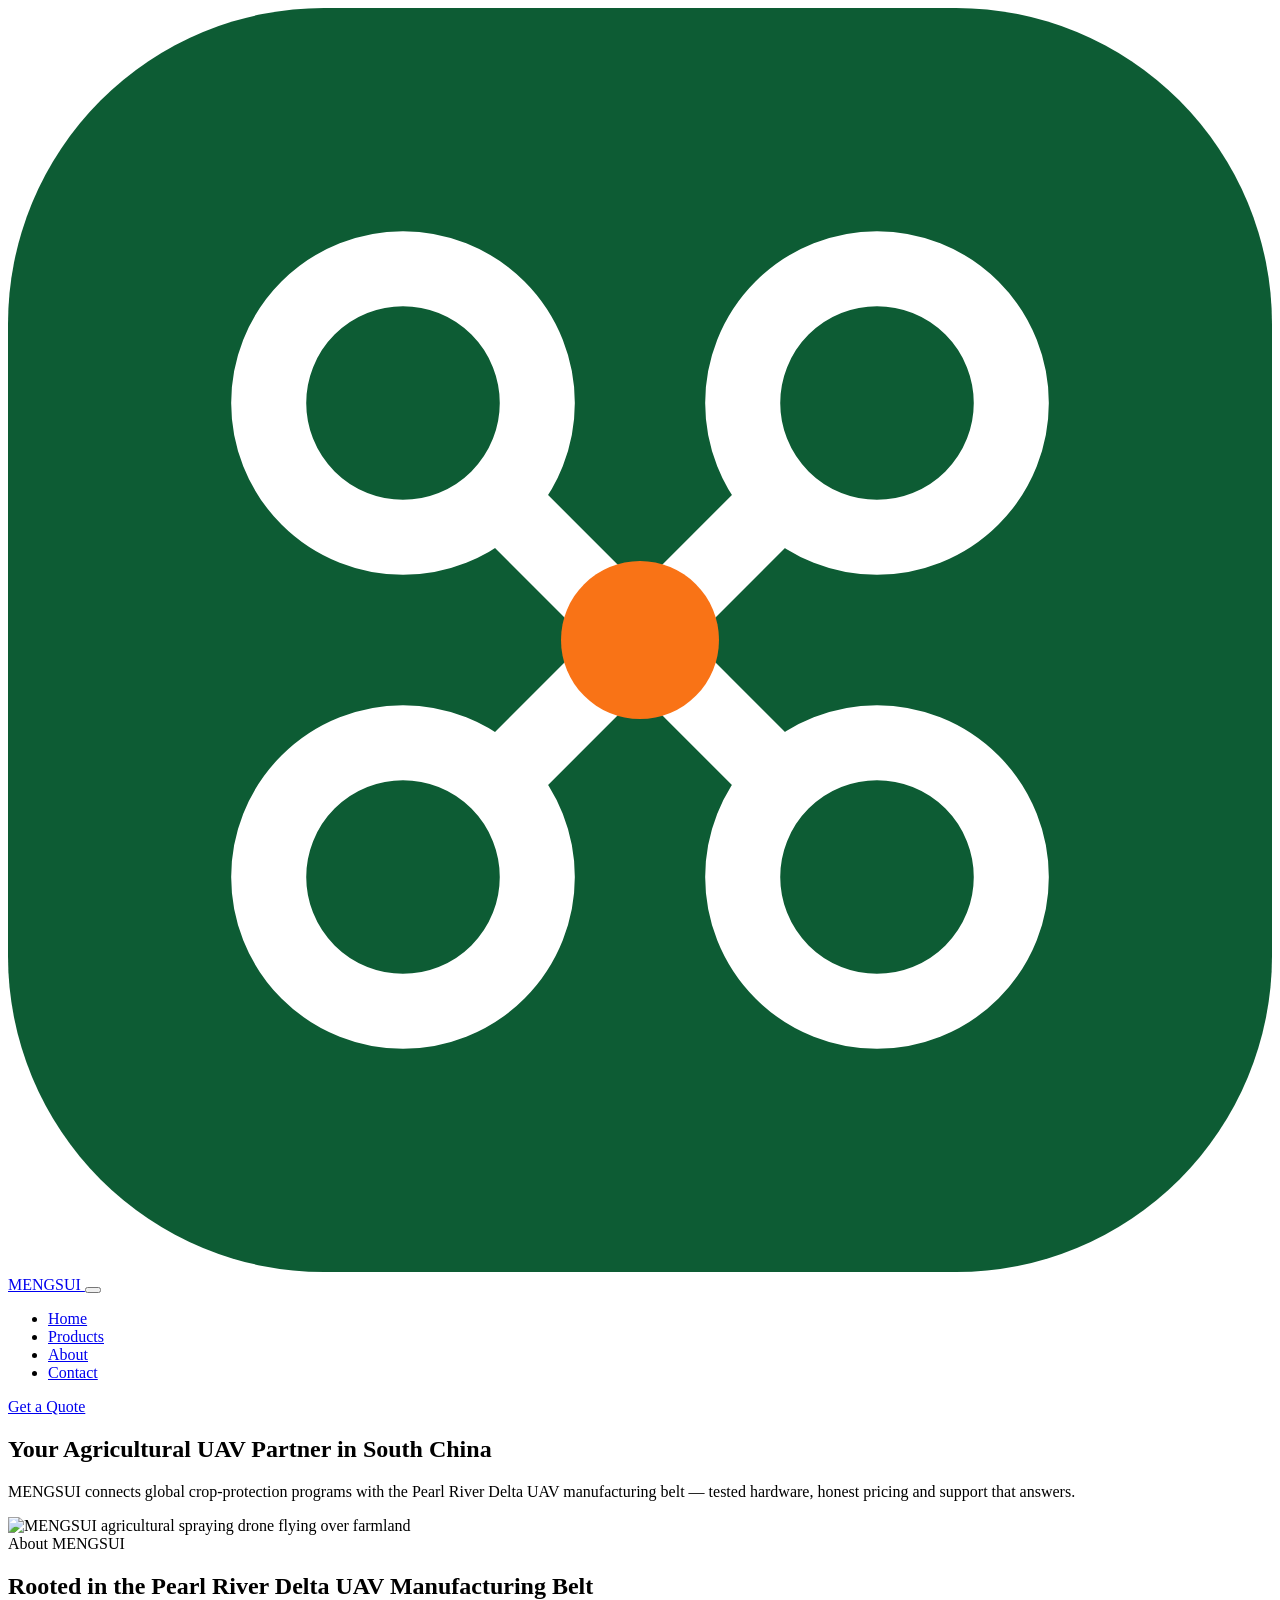
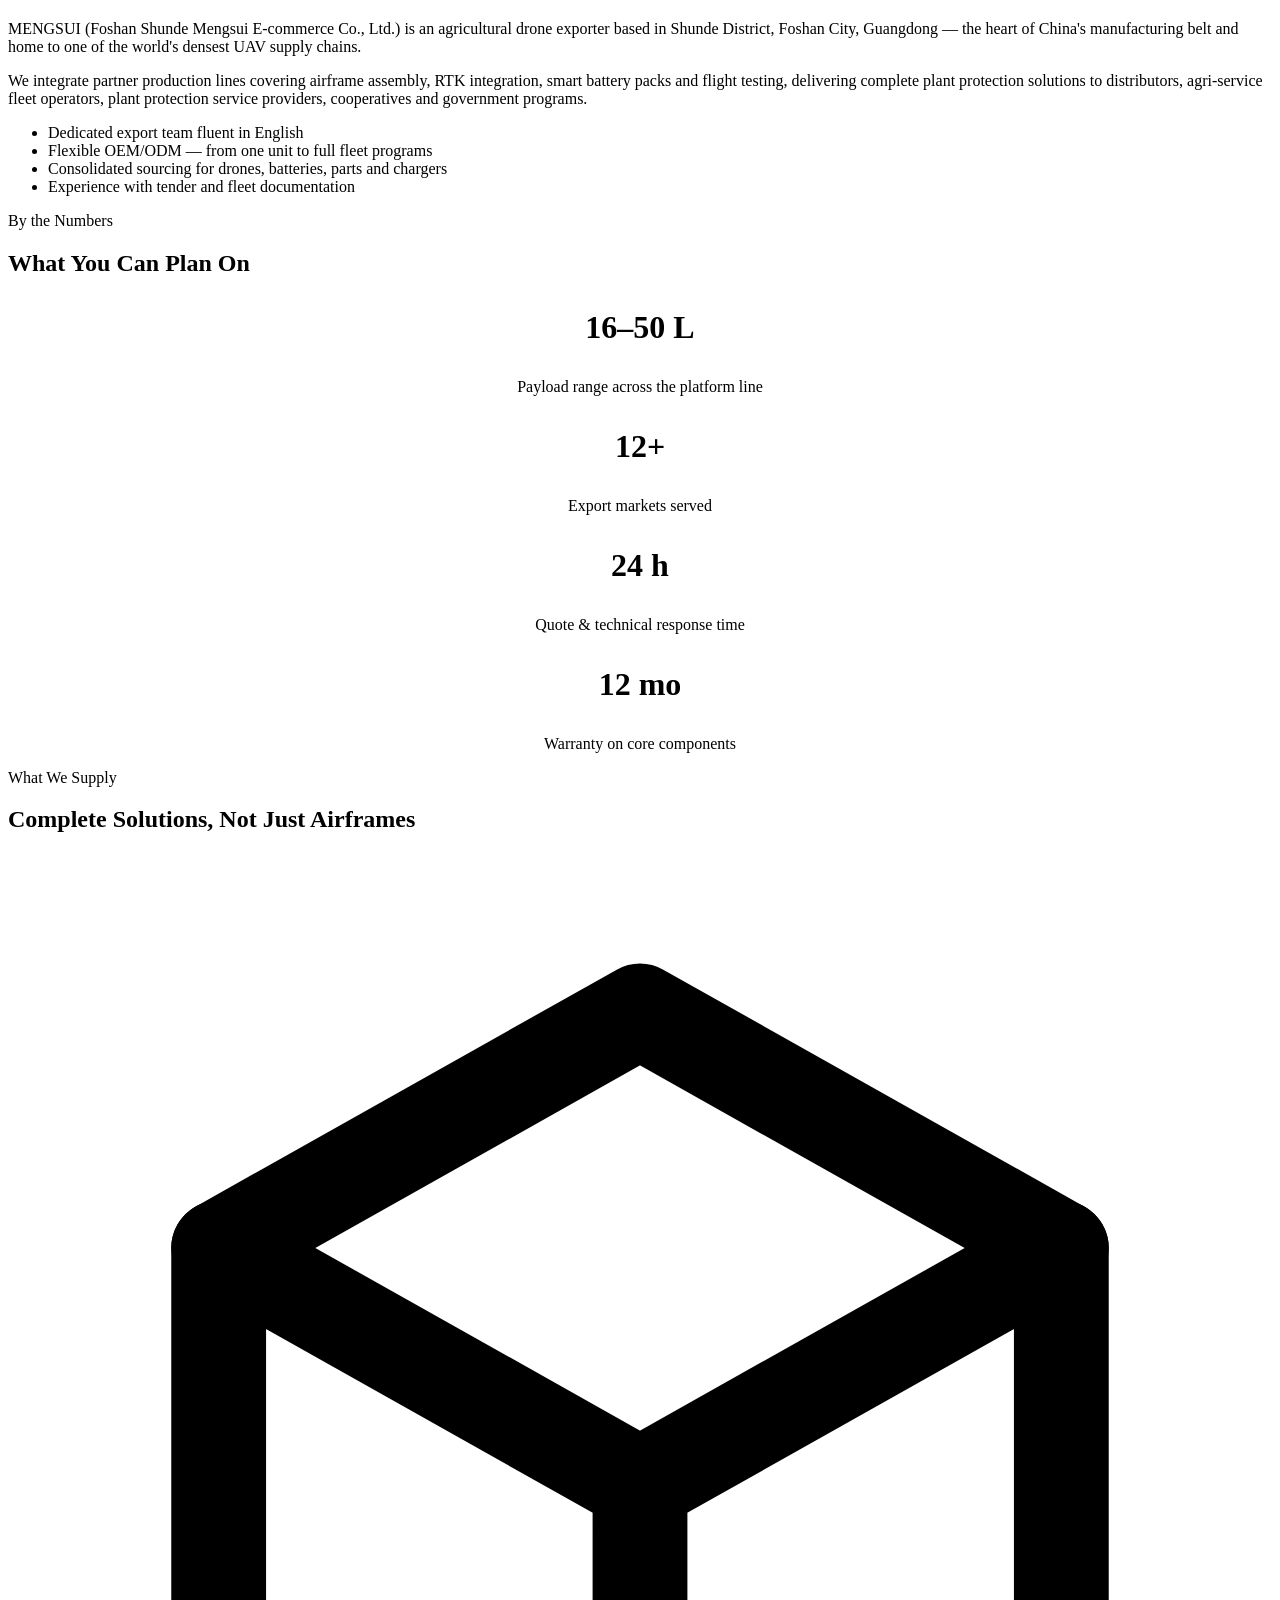
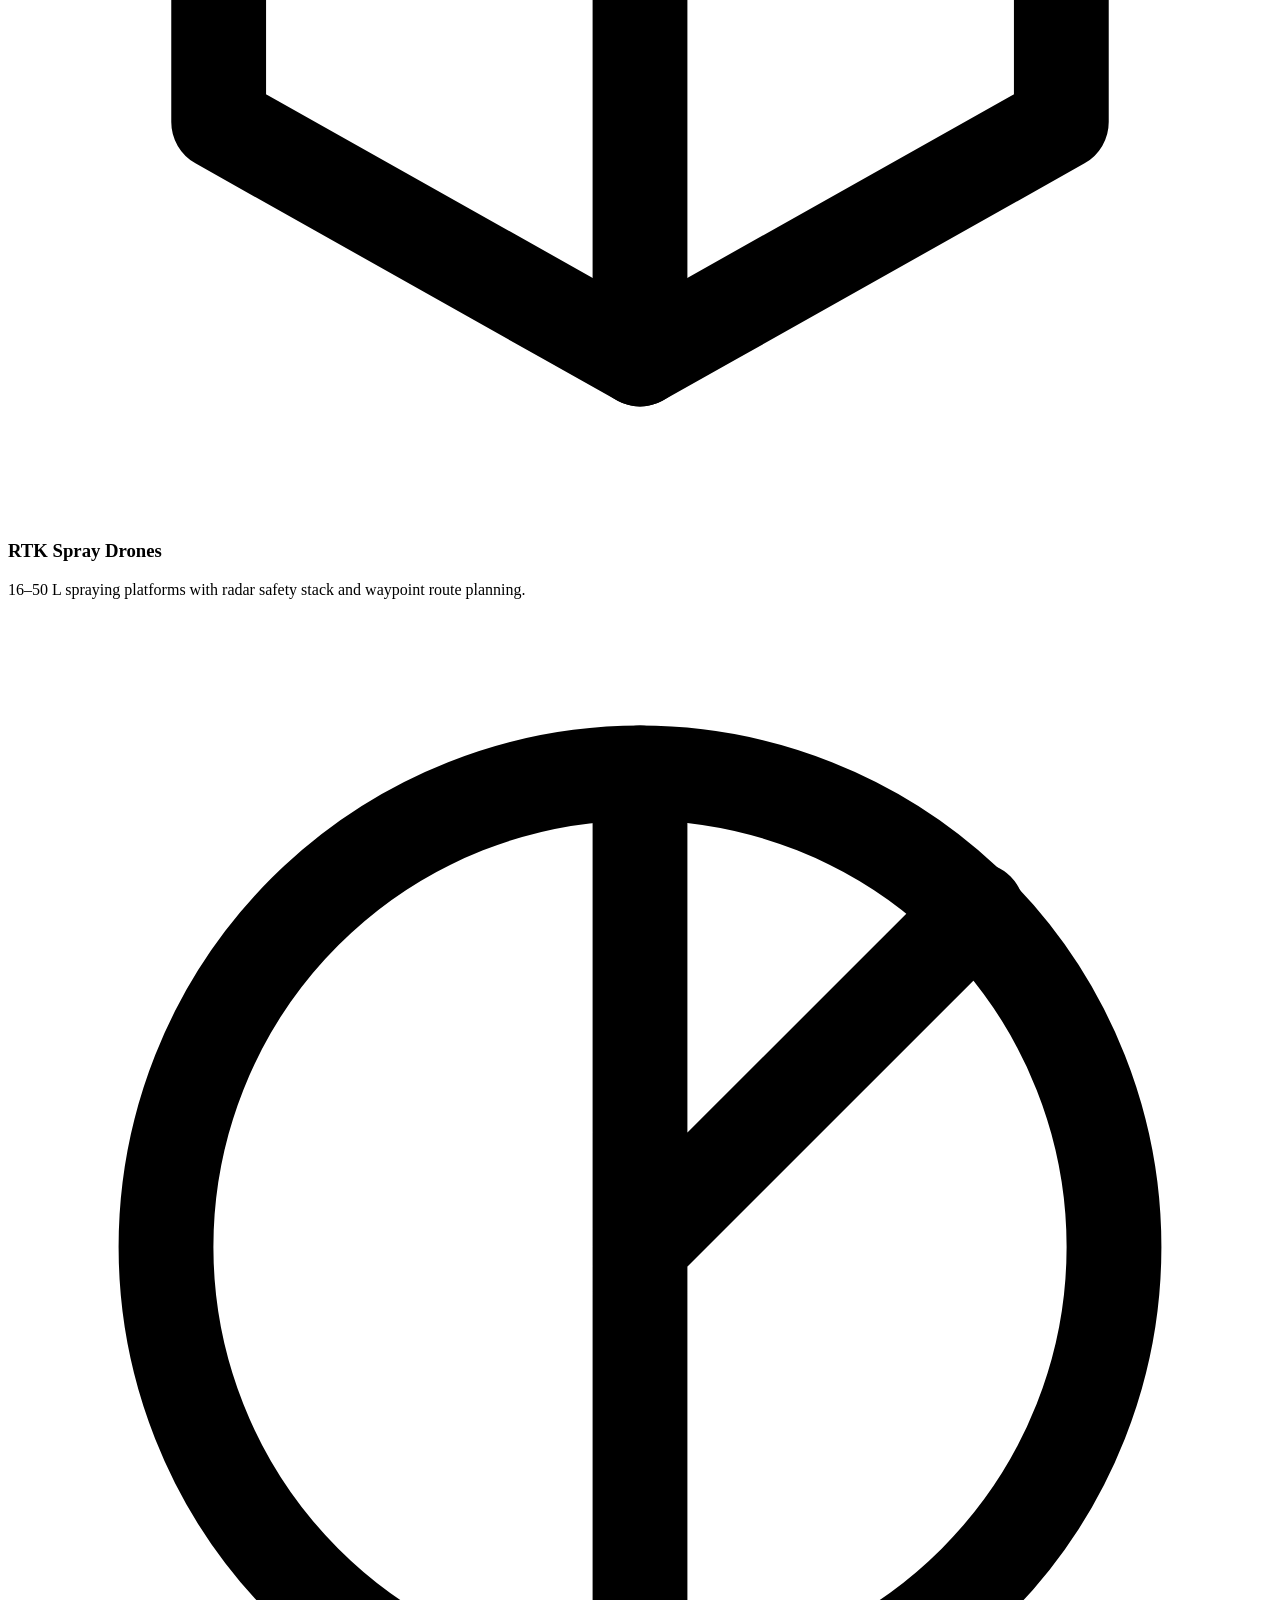
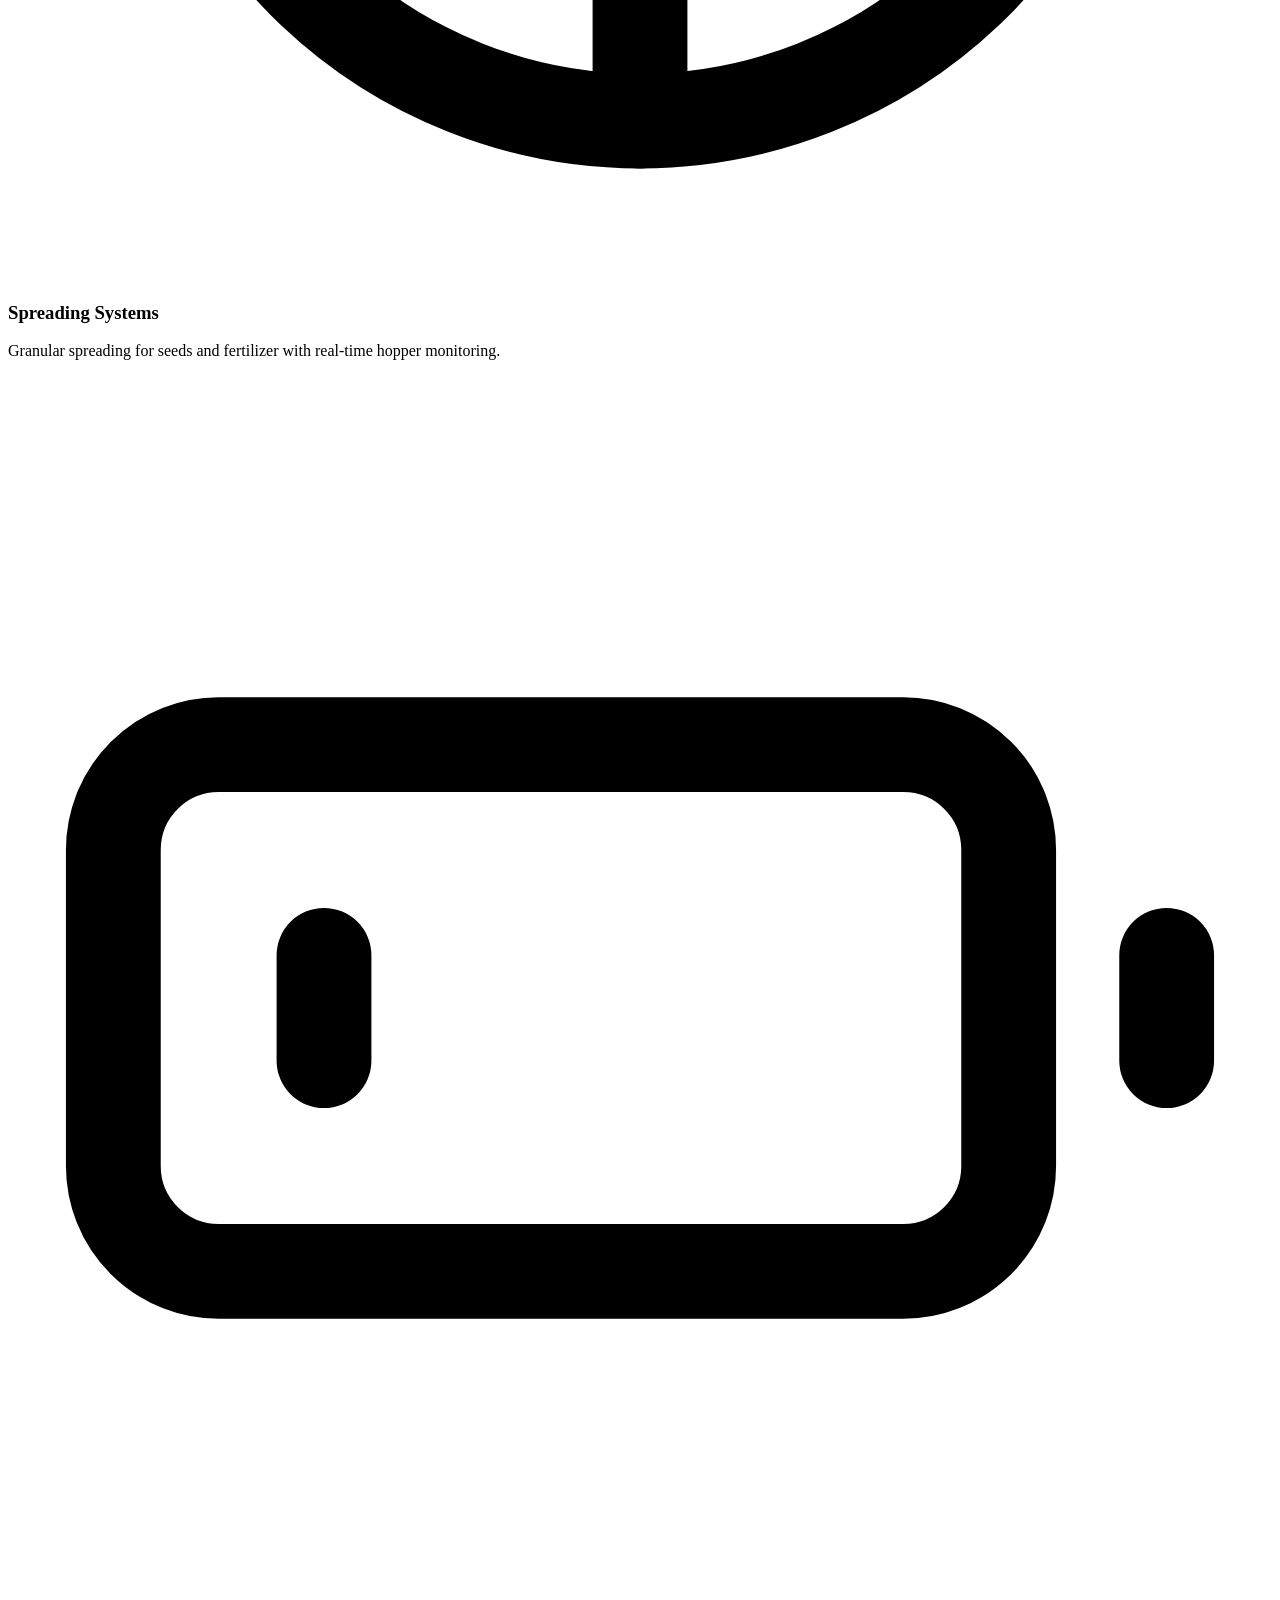
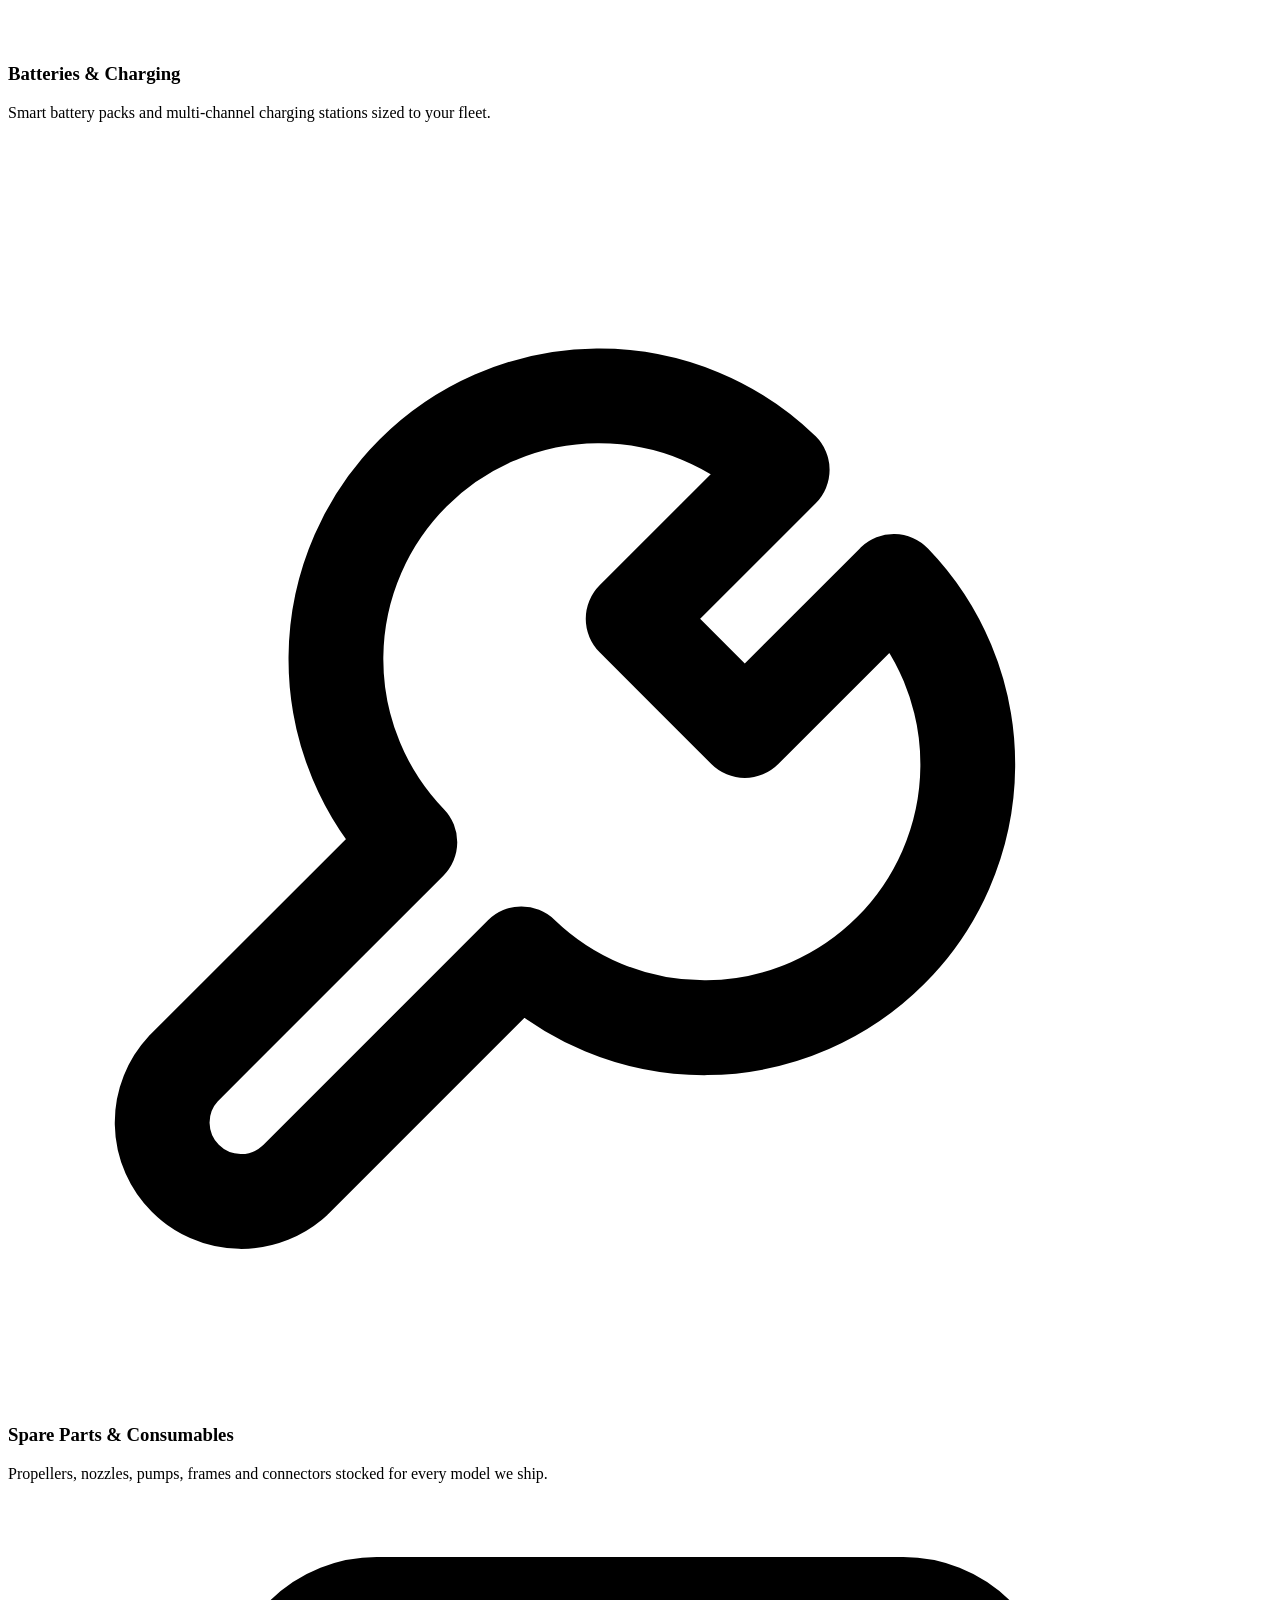
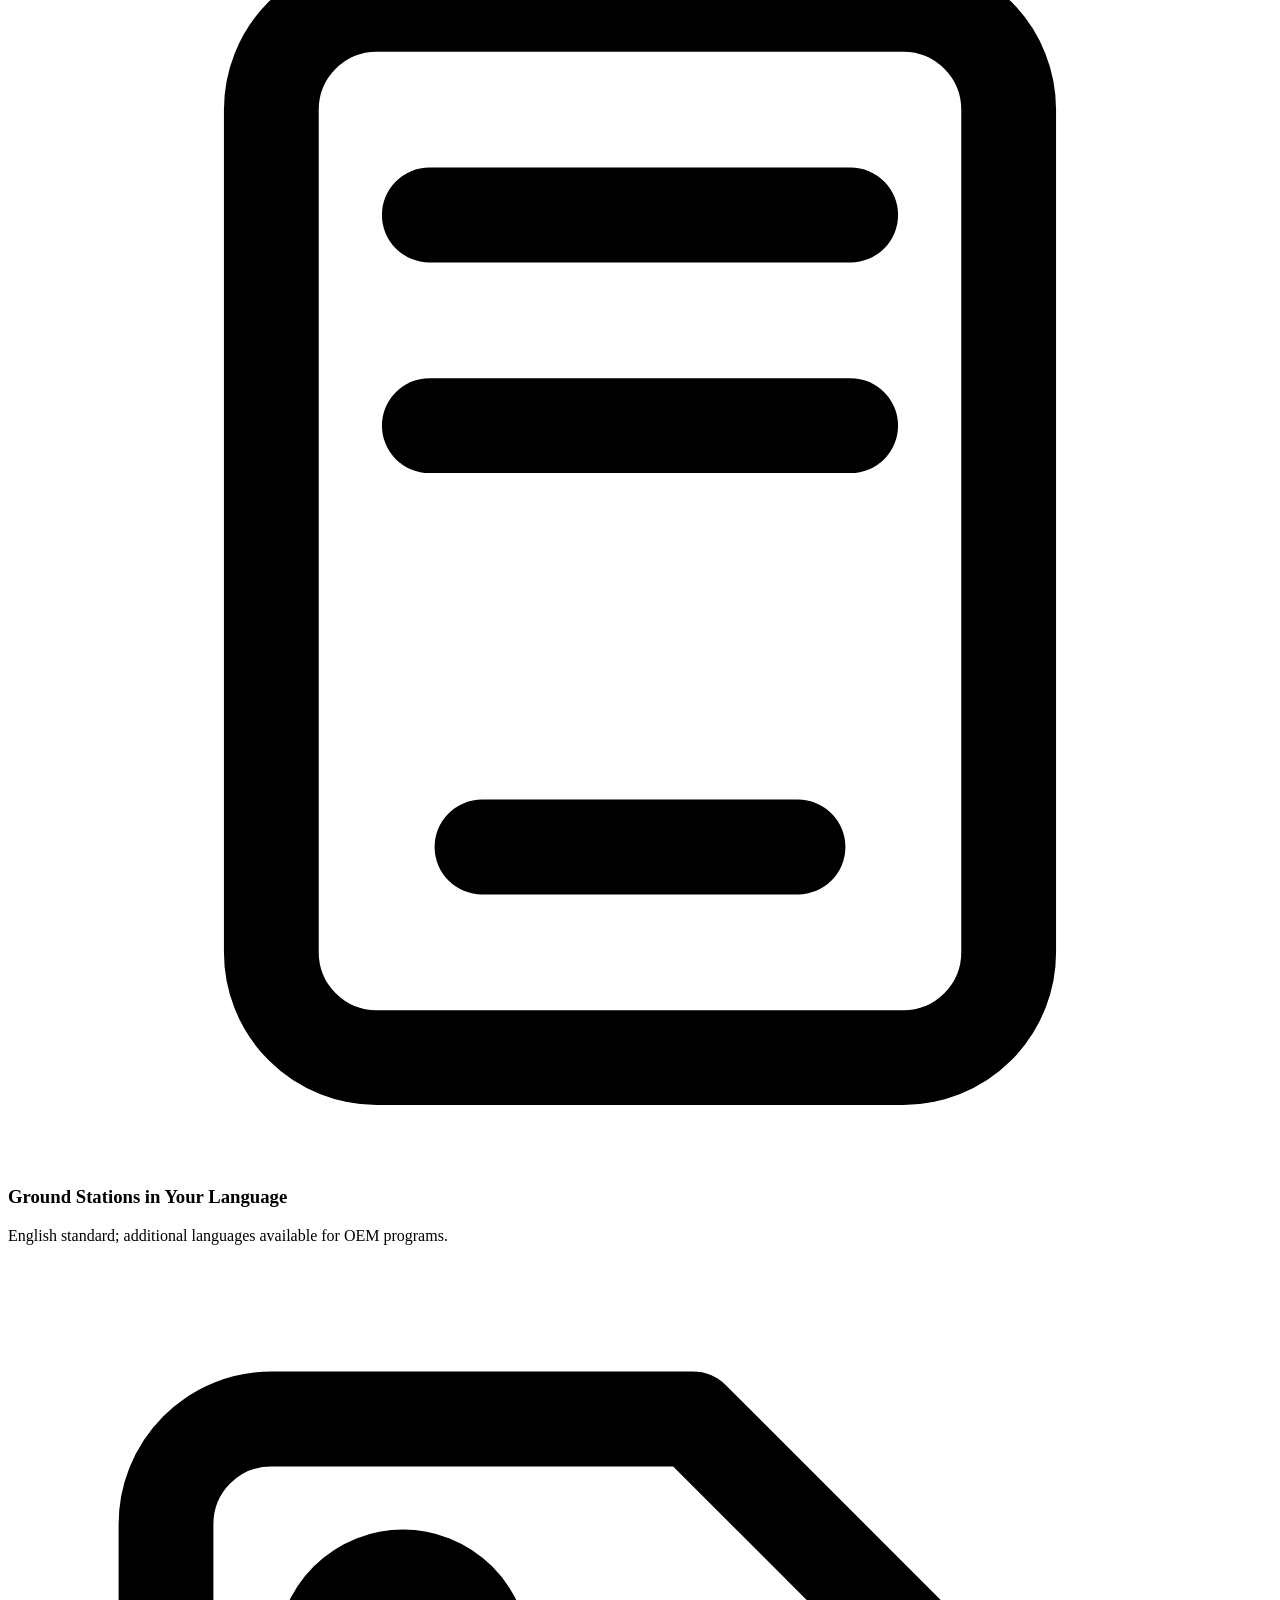
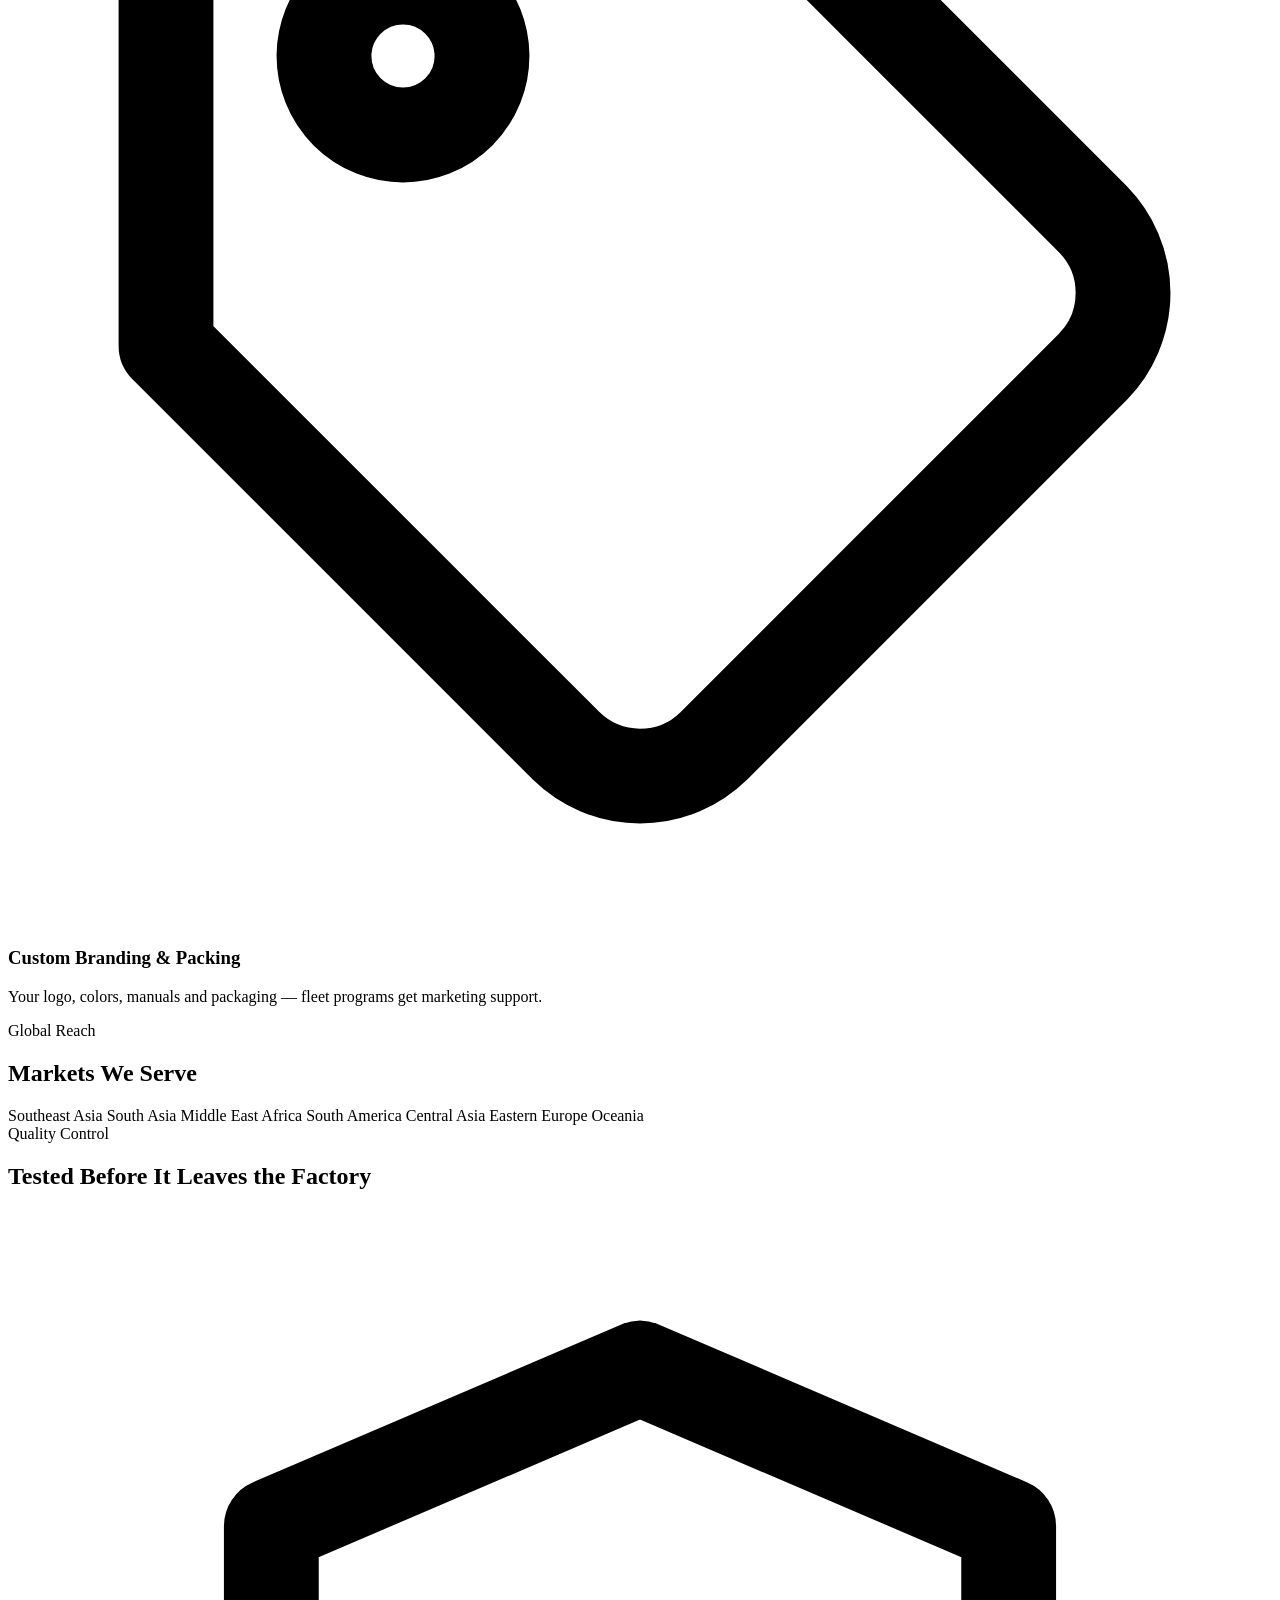
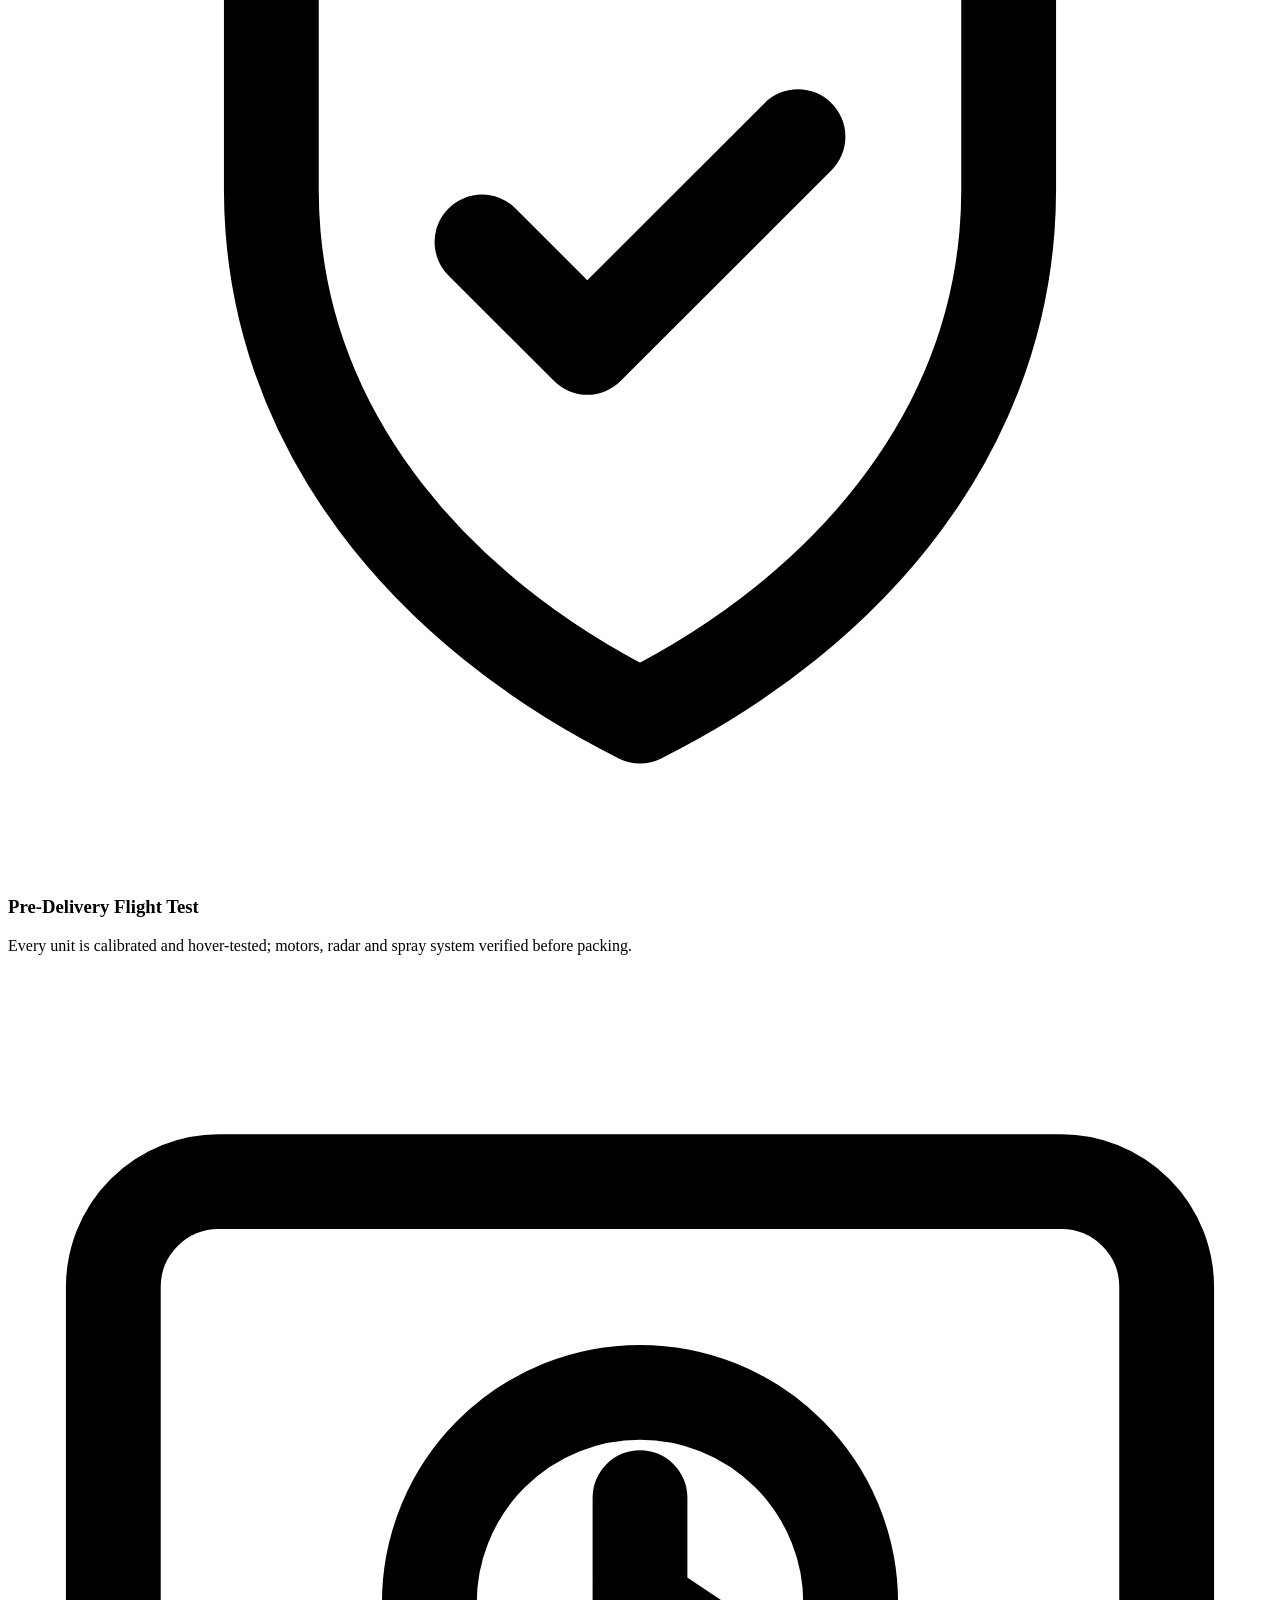
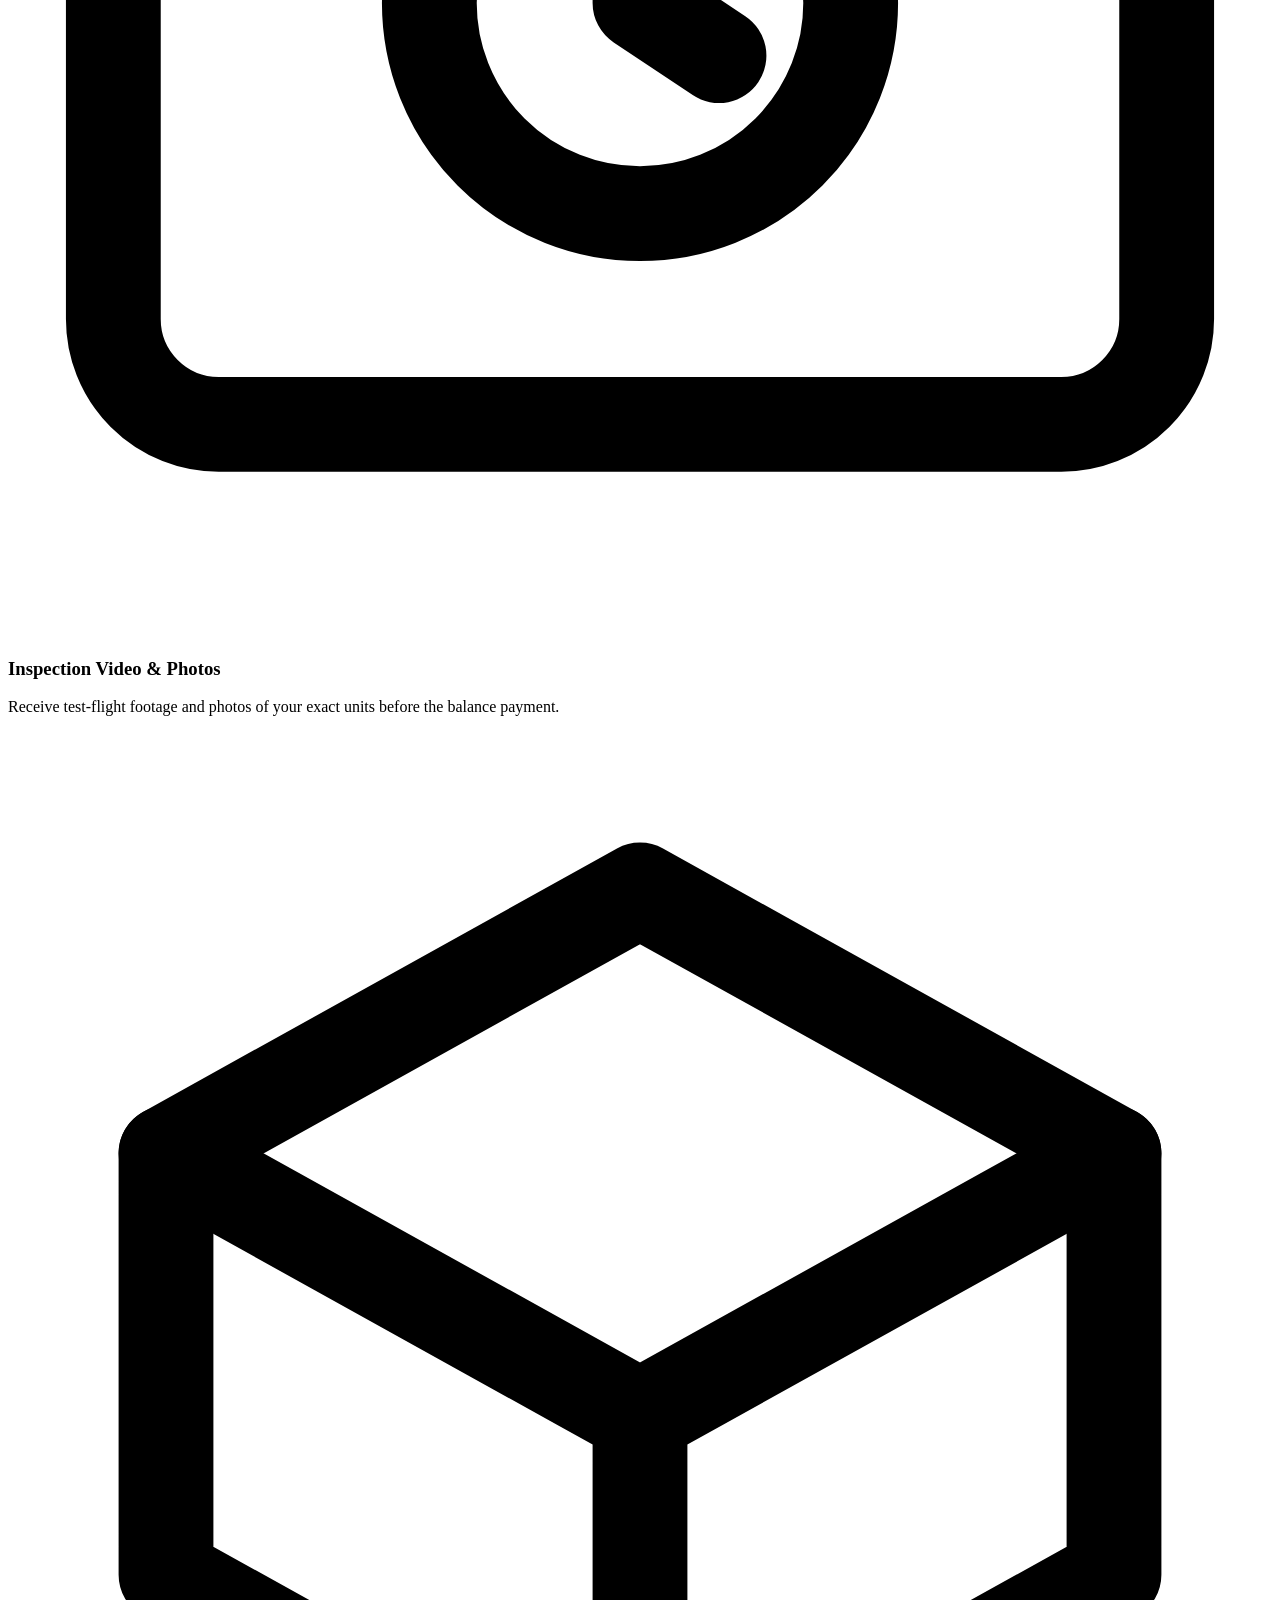
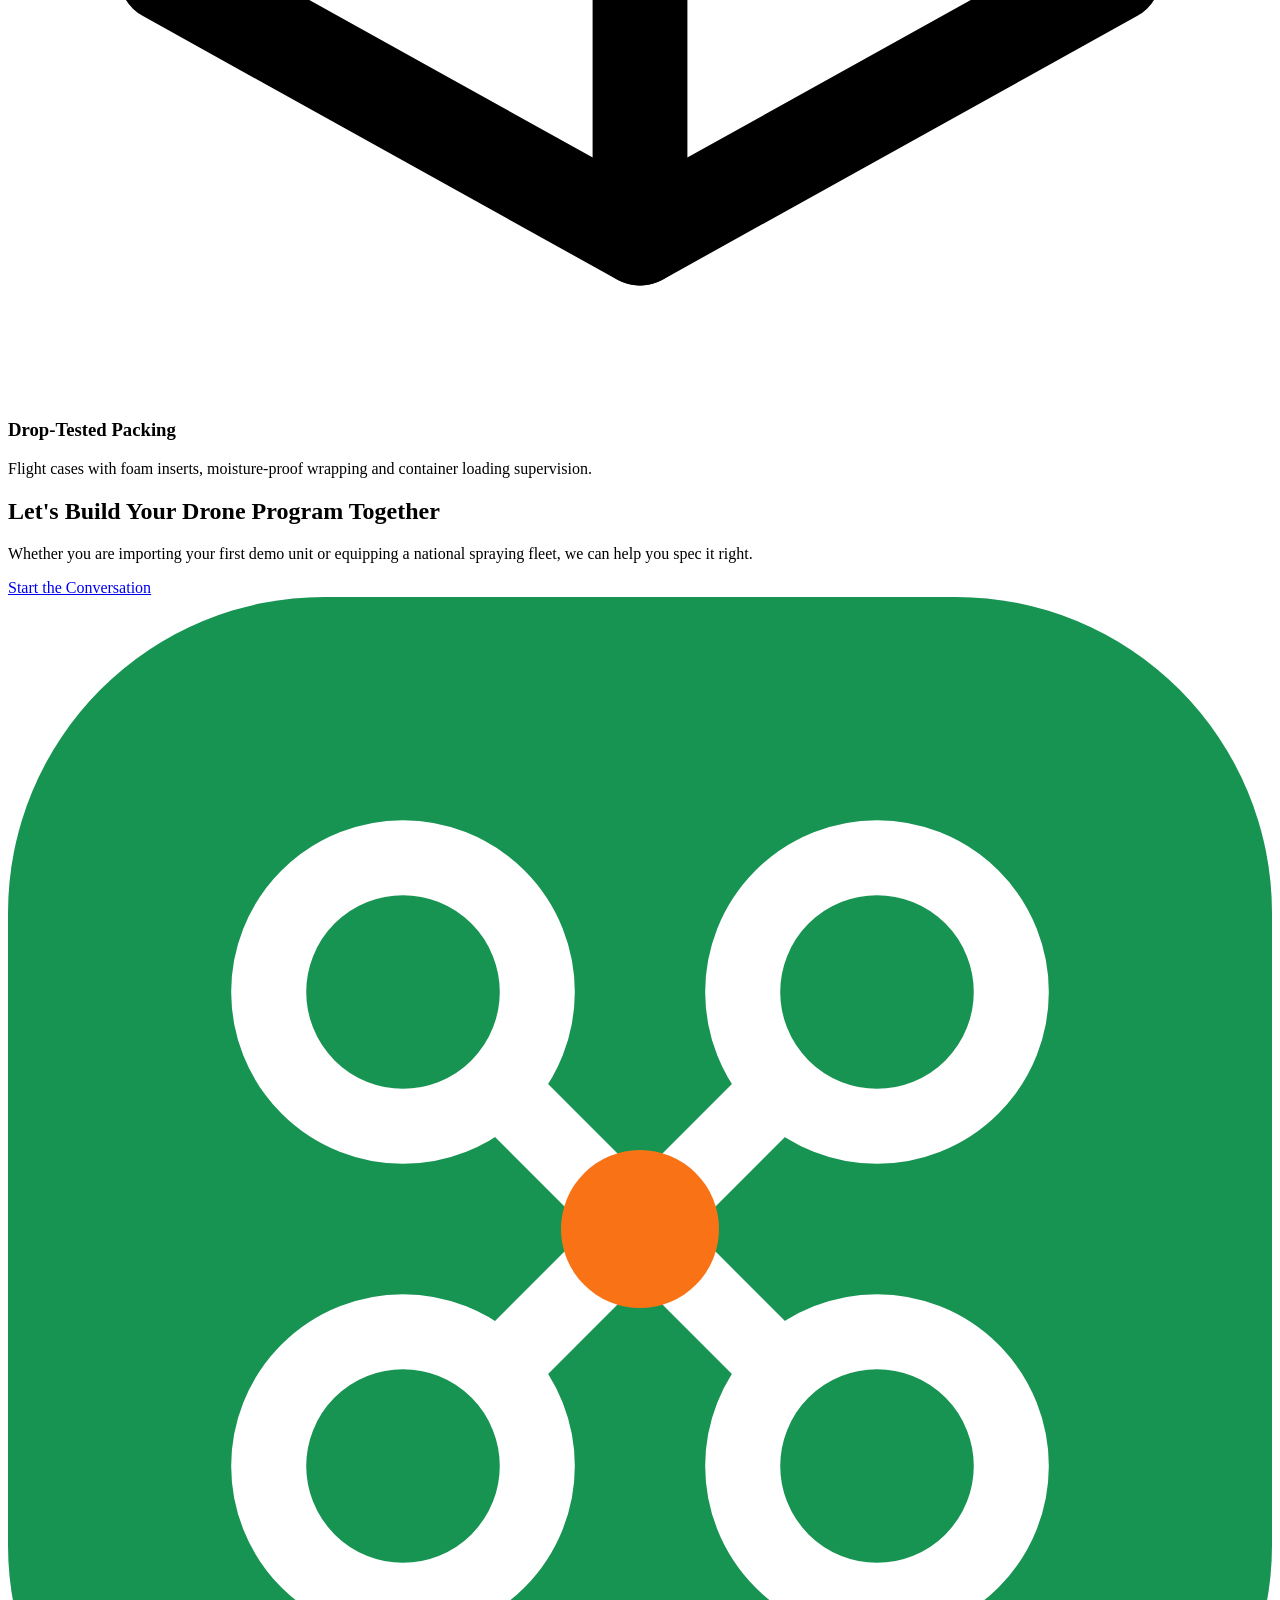
==== about.html @ 876c6d8a "Add about.html" ====
<!DOCTYPE html>
<html lang="en">
<head>
<meta charset="UTF-8">
<meta name="viewport" content="width=device-width, initial-scale=1.0">
<title>About Us | MENGSUI — Agricultural UAV Exporter from Foshan, China</title>
<meta name="description" content="MENGSUI (Foshan Shunde Mengsui E-commerce Co., Ltd.) is an agricultural plant protection drone exporter based in Shunde, Foshan — supplying spraying and spreading UAVs with OEM/ODM support to 12+ markets.">
<link rel="icon" href="data:image/svg+xml,%3Csvg xmlns='http://www.w3.org/2000/svg' viewBox='0 0 32 32'%3E%3Crect width='32' height='32' rx='8' fill='%230d5c34'/%3E%3Cg stroke='%23ffffff' stroke-width='1.9' fill='none'%3E%3Ccircle cx='10' cy='10' r='3.4'/%3E%3Ccircle cx='22' cy='10' r='3.4'/%3E%3Ccircle cx='10' cy='22' r='3.4'/%3E%3Ccircle cx='22' cy='22' r='3.4'/%3E%3Cpath d='M12.4 12.4l7.2 7.2M19.6 12.4l-7.2 7.2'/%3E%3C/g%3E%3Ccircle cx='16' cy='16' r='2' fill='%23f97316'/%3E%3C/svg%3E">
<link rel="stylesheet" href="css/style.css">
</head>
<body>

<header class="site-header">
  <div class="container">
    <nav class="nav">
      <a class="brand" href="index.html">
        <svg viewBox="0 0 32 32" fill="none" xmlns="http://www.w3.org/2000/svg" aria-hidden="true"><rect width="32" height="32" rx="8" fill="#0d5c34"/><g stroke="#ffffff" stroke-width="1.9" fill="none"><circle cx="10" cy="10" r="3.4"/><circle cx="22" cy="10" r="3.4"/><circle cx="10" cy="22" r="3.4"/><circle cx="22" cy="22" r="3.4"/><path d="M12.4 12.4l7.2 7.2M19.6 12.4l-7.2 7.2"/></g><circle cx="16" cy="16" r="2" fill="#f97316"/></svg>
        MENGSUI
      </a>
      <button class="nav-toggle" aria-label="Toggle menu"><span></span><span></span><span></span></button>
      <ul class="nav-links">
        <li><a href="index.html">Home</a></li>
        <li><a href="products.html">Products</a></li>
        <li><a href="about.html" class="active">About</a></li>
        <li><a href="contact.html">Contact</a></li>
      </ul>
      <a class="btn btn-cta nav-cta" href="contact.html">Get a Quote</a>
    </nav>
  </div>
</header>

<section class="page-hero">
  <div class="container">
    <h1>Your Agricultural UAV Partner in South China</h1>
    <p>MENGSUI connects global crop-protection programs with the Pearl River Delta UAV manufacturing belt — tested hardware, honest pricing and support that answers.</p>
  </div>
</section>

<!-- Intro -->
<section class="section">
  <div class="container">
    <div class="split">
      <img src="images/drone-2.jpg" alt="MENGSUI agricultural spraying drone flying over farmland" class="reveal">
      <div class="reveal">
        <span class="kicker">About MENGSUI</span>
        <h2>Rooted in the Pearl River Delta UAV Manufacturing Belt</h2>
        <p>MENGSUI (Foshan Shunde Mengsui E-commerce Co., Ltd.) is an agricultural drone exporter based in Shunde District, Foshan City, Guangdong — the heart of China's manufacturing belt and home to one of the world's densest UAV supply chains.</p>
        <p>We integrate partner production lines covering airframe assembly, RTK integration, smart battery packs and flight testing, delivering complete plant protection solutions to distributors, agri-service fleet operators, plant protection service providers, cooperatives and government programs.</p>
        <ul class="check-list">
          <li>Dedicated export team fluent in English</li>
          <li>Flexible OEM/ODM — from one unit to full fleet programs</li>
          <li>Consolidated sourcing for drones, batteries, parts and chargers</li>
          <li>Experience with tender and fleet documentation</li>
        </ul>
      </div>
    </div>
  </div>
</section>

<!-- Numbers -->
<section class="section section-white">
  <div class="container">
    <div class="section-head center reveal">
      <span class="kicker">By the Numbers</span>
      <h2>What You Can Plan On</h2>
    </div>
    <div class="grid grid-4">
      <div class="icon-card reveal" style="text-align:center">
        <h3 style="font-size:2rem;color:var(--g6)">16–50 L</h3>
        <p>Payload range across the platform line</p>
      </div>
      <div class="icon-card reveal" style="text-align:center">
        <h3 style="font-size:2rem;color:var(--g6)">12+</h3>
        <p>Export markets served</p>
      </div>
      <div class="icon-card reveal" style="text-align:center">
        <h3 style="font-size:2rem;color:var(--g6)">24 h</h3>
        <p>Quote &amp; technical response time</p>
      </div>
      <div class="icon-card reveal" style="text-align:center">
        <h3 style="font-size:2rem;color:var(--g6)">12 mo</h3>
        <p>Warranty on core components</p>
      </div>
    </div>
  </div>
</section>

<!-- Capabilities -->
<section class="section">
  <div class="container">
    <div class="section-head center reveal">
      <span class="kicker">What We Supply</span>
      <h2>Complete Solutions, Not Just Airframes</h2>
    </div>
    <div class="grid grid-3">
      <div class="icon-card reveal">
        <div class="icon"><svg viewBox="0 0 24 24" fill="none" stroke="currentColor" stroke-width="1.8" stroke-linecap="round" stroke-linejoin="round"><path d="M12 3l8 4.5v9L12 21l-8-4.5v-9z"/><path d="M12 12l8-4.5M12 12v9M12 12L4 7.5"/></svg></div>
        <h3>RTK Spray Drones</h3>
        <p>16–50 L spraying platforms with radar safety stack and waypoint route planning.</p>
      </div>
      <div class="icon-card reveal">
        <div class="icon"><svg viewBox="0 0 24 24" fill="none" stroke="currentColor" stroke-width="1.8" stroke-linecap="round" stroke-linejoin="round"><circle cx="12" cy="12" r="9"/><path d="M12 3v18M12 12l6.4-6.4"/></svg></div>
        <h3>Spreading Systems</h3>
        <p>Granular spreading for seeds and fertilizer with real-time hopper monitoring.</p>
      </div>
      <div class="icon-card reveal">
        <div class="icon"><svg viewBox="0 0 24 24" fill="none" stroke="currentColor" stroke-width="1.8" stroke-linecap="round" stroke-linejoin="round"><rect x="2" y="7" width="17" height="10" rx="2"/><path d="M22 11v2M6 11v2"/></svg></div>
        <h3>Batteries &amp; Charging</h3>
        <p>Smart battery packs and multi-channel charging stations sized to your fleet.</p>
      </div>
      <div class="icon-card reveal">
        <div class="icon"><svg viewBox="0 0 24 24" fill="none" stroke="currentColor" stroke-width="1.8" stroke-linecap="round" stroke-linejoin="round"><path d="M14.7 6.3a5 5 0 0 0-7.07 7.07l-4.3 4.3a1.5 1.5 0 0 0 2.12 2.12l4.3-4.3a5 5 0 0 0 7.07-7.07l-2.83 2.83-2.12-2.12z"/></svg></div>
        <h3>Spare Parts &amp; Consumables</h3>
        <p>Propellers, nozzles, pumps, frames and connectors stocked for every model we ship.</p>
      </div>
      <div class="icon-card reveal">
        <div class="icon"><svg viewBox="0 0 24 24" fill="none" stroke="currentColor" stroke-width="1.8" stroke-linecap="round" stroke-linejoin="round"><rect x="5" y="2" width="14" height="20" rx="2"/><path d="M9 18h6M8 6h8M8 10h8"/></svg></div>
        <h3>Ground Stations in Your Language</h3>
        <p>English standard; additional languages available for OEM programs.</p>
      </div>
      <div class="icon-card reveal">
        <div class="icon"><svg viewBox="0 0 24 24" fill="none" stroke="currentColor" stroke-width="1.8" stroke-linecap="round" stroke-linejoin="round"><path d="M20.6 13.4l-7.2 7.2a2 2 0 0 1-2.8 0L3 13V5a2 2 0 0 1 2-2h8l7.6 7.6a2 2 0 0 1 0 2.8z"/><circle cx="7.5" cy="7.5" r="1.5"/></svg></div>
        <h3>Custom Branding &amp; Packing</h3>
        <p>Your logo, colors, manuals and packaging — fleet programs get marketing support.</p>
      </div>
    </div>
  </div>
</section>

<!-- Markets -->
<section class="section section-white">
  <div class="container">
    <div class="section-head center reveal">
      <span class="kicker">Global Reach</span>
      <h2>Markets We Serve</h2>
    </div>
    <div class="chips reveal">
      <span class="chip">Southeast Asia</span>
      <span class="chip">South Asia</span>
      <span class="chip">Middle East</span>
      <span class="chip">Africa</span>
      <span class="chip">South America</span>
      <span class="chip">Central Asia</span>
      <span class="chip">Eastern Europe</span>
      <span class="chip">Oceania</span>
    </div>
  </div>
</section>

<!-- QC -->
<section class="section">
  <div class="container">
    <div class="section-head center reveal">
      <span class="kicker">Quality Control</span>
      <h2>Tested Before It Leaves the Factory</h2>
    </div>
    <div class="grid grid-3">
      <div class="icon-card reveal">
        <div class="icon"><svg viewBox="0 0 24 24" fill="none" stroke="currentColor" stroke-width="1.8" stroke-linecap="round" stroke-linejoin="round"><path d="M12 3l7 3v5c0 4.5-3 8-7 10-4-2-7-5.5-7-10V6z"/><path d="M9 12l2 2 4-4"/></svg></div>
        <h3>Pre-Delivery Flight Test</h3>
        <p>Every unit is calibrated and hover-tested; motors, radar and spray system verified before packing.</p>
      </div>
      <div class="icon-card reveal">
        <div class="icon"><svg viewBox="0 0 24 24" fill="none" stroke="currentColor" stroke-width="1.8" stroke-linecap="round" stroke-linejoin="round"><rect x="2" y="4" width="20" height="16" rx="2"/><circle cx="12" cy="12" r="4"/><path d="M12 10v2l1.5 1"/></svg></div>
        <h3>Inspection Video &amp; Photos</h3>
        <p>Receive test-flight footage and photos of your exact units before the balance payment.</p>
      </div>
      <div class="icon-card reveal">
        <div class="icon"><svg viewBox="0 0 24 24" fill="none" stroke="currentColor" stroke-width="1.8" stroke-linecap="round" stroke-linejoin="round"><path d="M21 8l-9-5-9 5v8l9 5 9-5z"/><path d="M3 8l9 5 9-5M12 13v8"/></svg></div>
        <h3>Drop-Tested Packing</h3>
        <p>Flight cases with foam inserts, moisture-proof wrapping and container loading supervision.</p>
      </div>
    </div>
  </div>
</section>

<!-- CTA -->
<section class="section" style="padding-top:0">
  <div class="container">
    <div class="cta-band reveal">
      <h2>Let's Build Your Drone Program Together</h2>
      <p>Whether you are importing your first demo unit or equipping a national spraying fleet, we can help you spec it right.</p>
      <a class="btn btn-cta" href="contact.html">Start the Conversation</a>
    </div>
  </div>
</section>

<footer class="site-footer">
  <div class="container">
    <div class="footer-inner">
      <div>
        <a class="footer-brand" href="index.html">
          <svg viewBox="0 0 32 32" fill="none" xmlns="http://www.w3.org/2000/svg" aria-hidden="true"><rect width="32" height="32" rx="8" fill="#179352"/><g stroke="#ffffff" stroke-width="1.9" fill="none"><circle cx="10" cy="10" r="3.4"/><circle cx="22" cy="10" r="3.4"/><circle cx="10" cy="22" r="3.4"/><circle cx="22" cy="22" r="3.4"/><path d="M12.4 12.4l7.2 7.2M19.6 12.4l-7.2 7.2"/></g><circle cx="16" cy="16" r="2" fill="#f97316"/></svg>
          MENGSUI
        </a>
        <p>Agricultural plant protection drones for professional crop spraying and granular spreading. OEM/ODM and worldwide export from Foshan, Guangdong, China.</p>
      </div>
      <div>
        <h4>Quick Links</h4>
        <ul>
          <li><a href="index.html">Home</a></li>
          <li><a href="products.html">Products</a></li>
          <li><a href="about.html">About Us</a></li>
          <li><a href="contact.html">Contact</a></li>
        </ul>
      </div>
      <div>
        <h4>Products</h4>
        <ul>
          <li><a href="products.html#m50">M50 PRO Spraying Drone</a></li>
          <li><a href="products.html#m30">M30 Spraying Drone</a></li>
          <li><a href="products.html#s16">S16 Compact Sprayer</a></li>
          <li><a href="products.html#sp35">SP35 Spreading System</a></li>
        </ul>
      </div>
      <div>
        <h4>Contact</h4>
        <ul>
          <li>WhatsApp / WeChat: +86 138 0000 0000</li>
          <li>Email: <a href="mailto:sales@mengsuidrone.com">sales@mengsuidrone.com</a></li>
          <li>Shunde District, Foshan City, Guangdong Province, China</li>
          <li>Mon–Sat · 8:30–18:30 (GMT+8)</li>
        </ul>
      </div>
    </div>
    <div class="footer-bottom">
      <span>© <span id="year">2026</span> Foshan Shunde Mengsui E-commerce Co., Ltd. All rights reserved.</span>
      <span>Agricultural UAV · Plant Protection · OEM/ODM</span>
    </div>
  </div>
</footer>

<script src="js/main.js"></script>
</body>
</html>
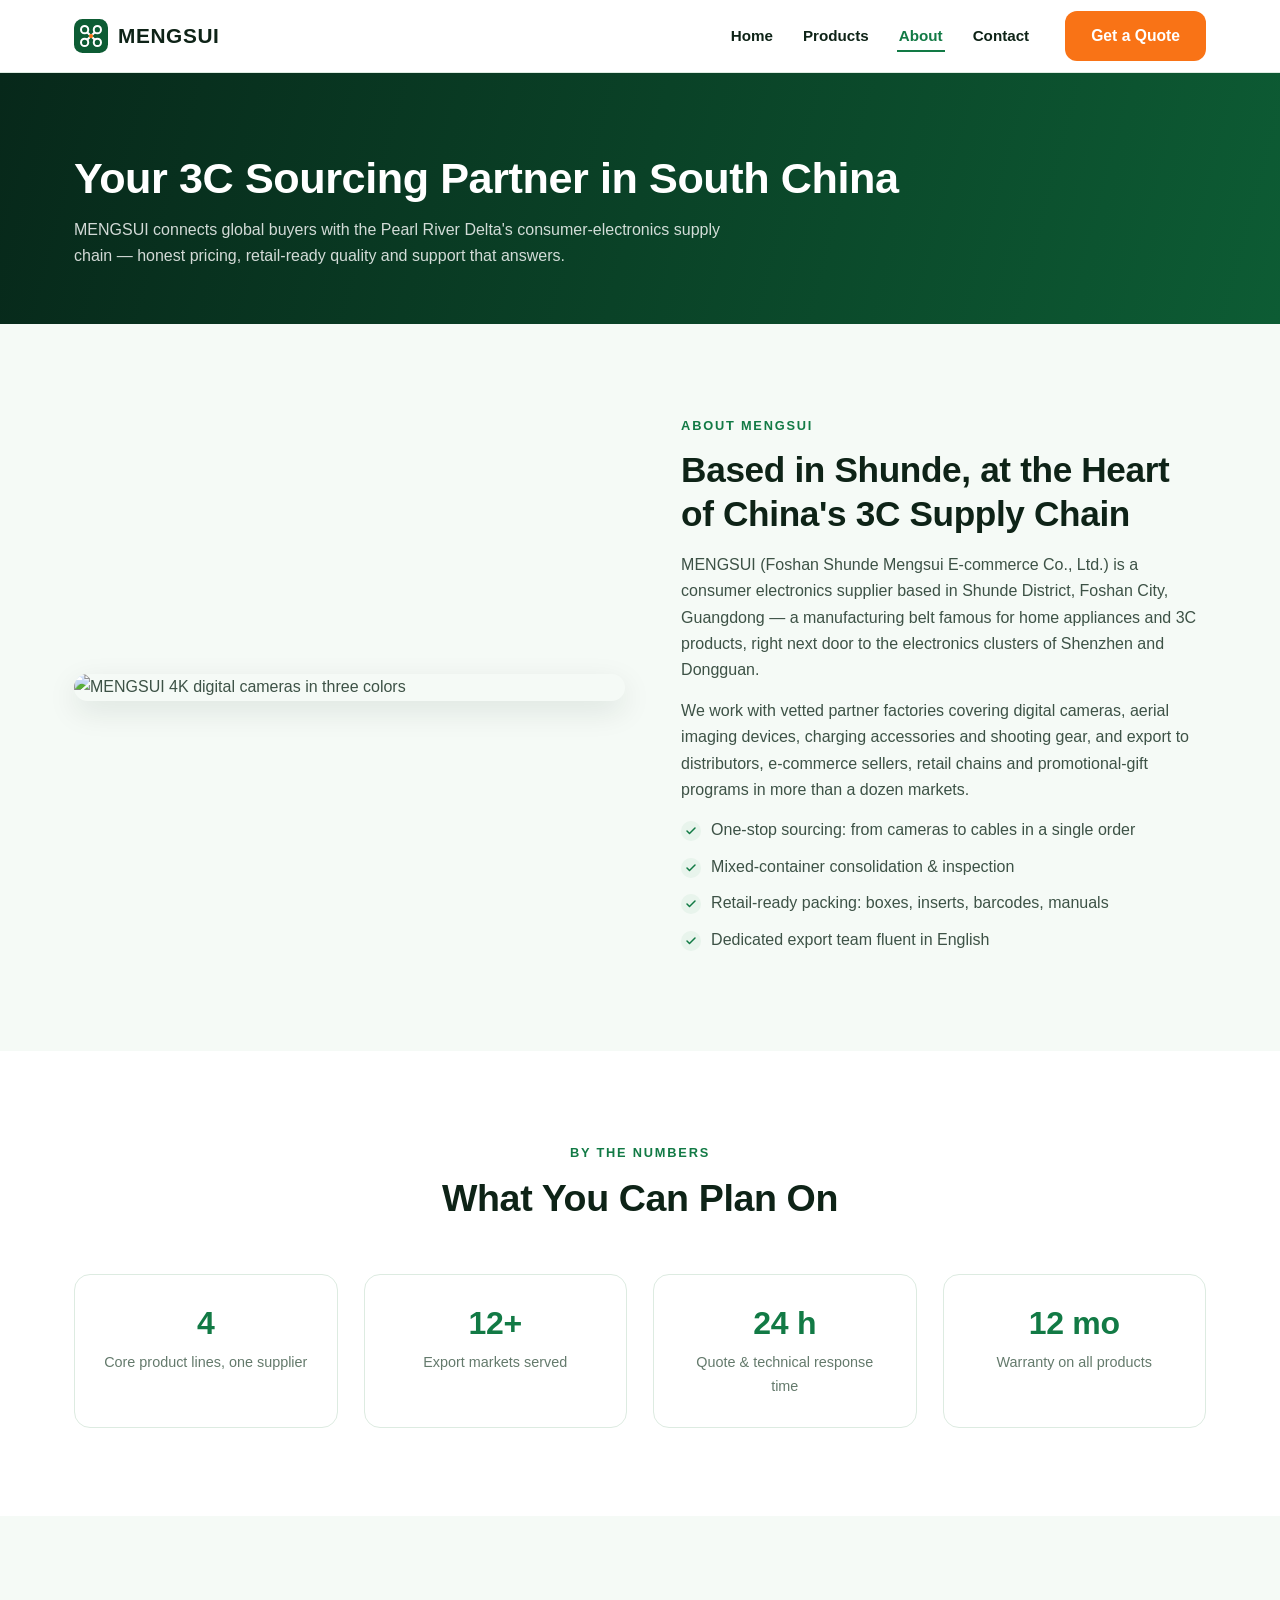
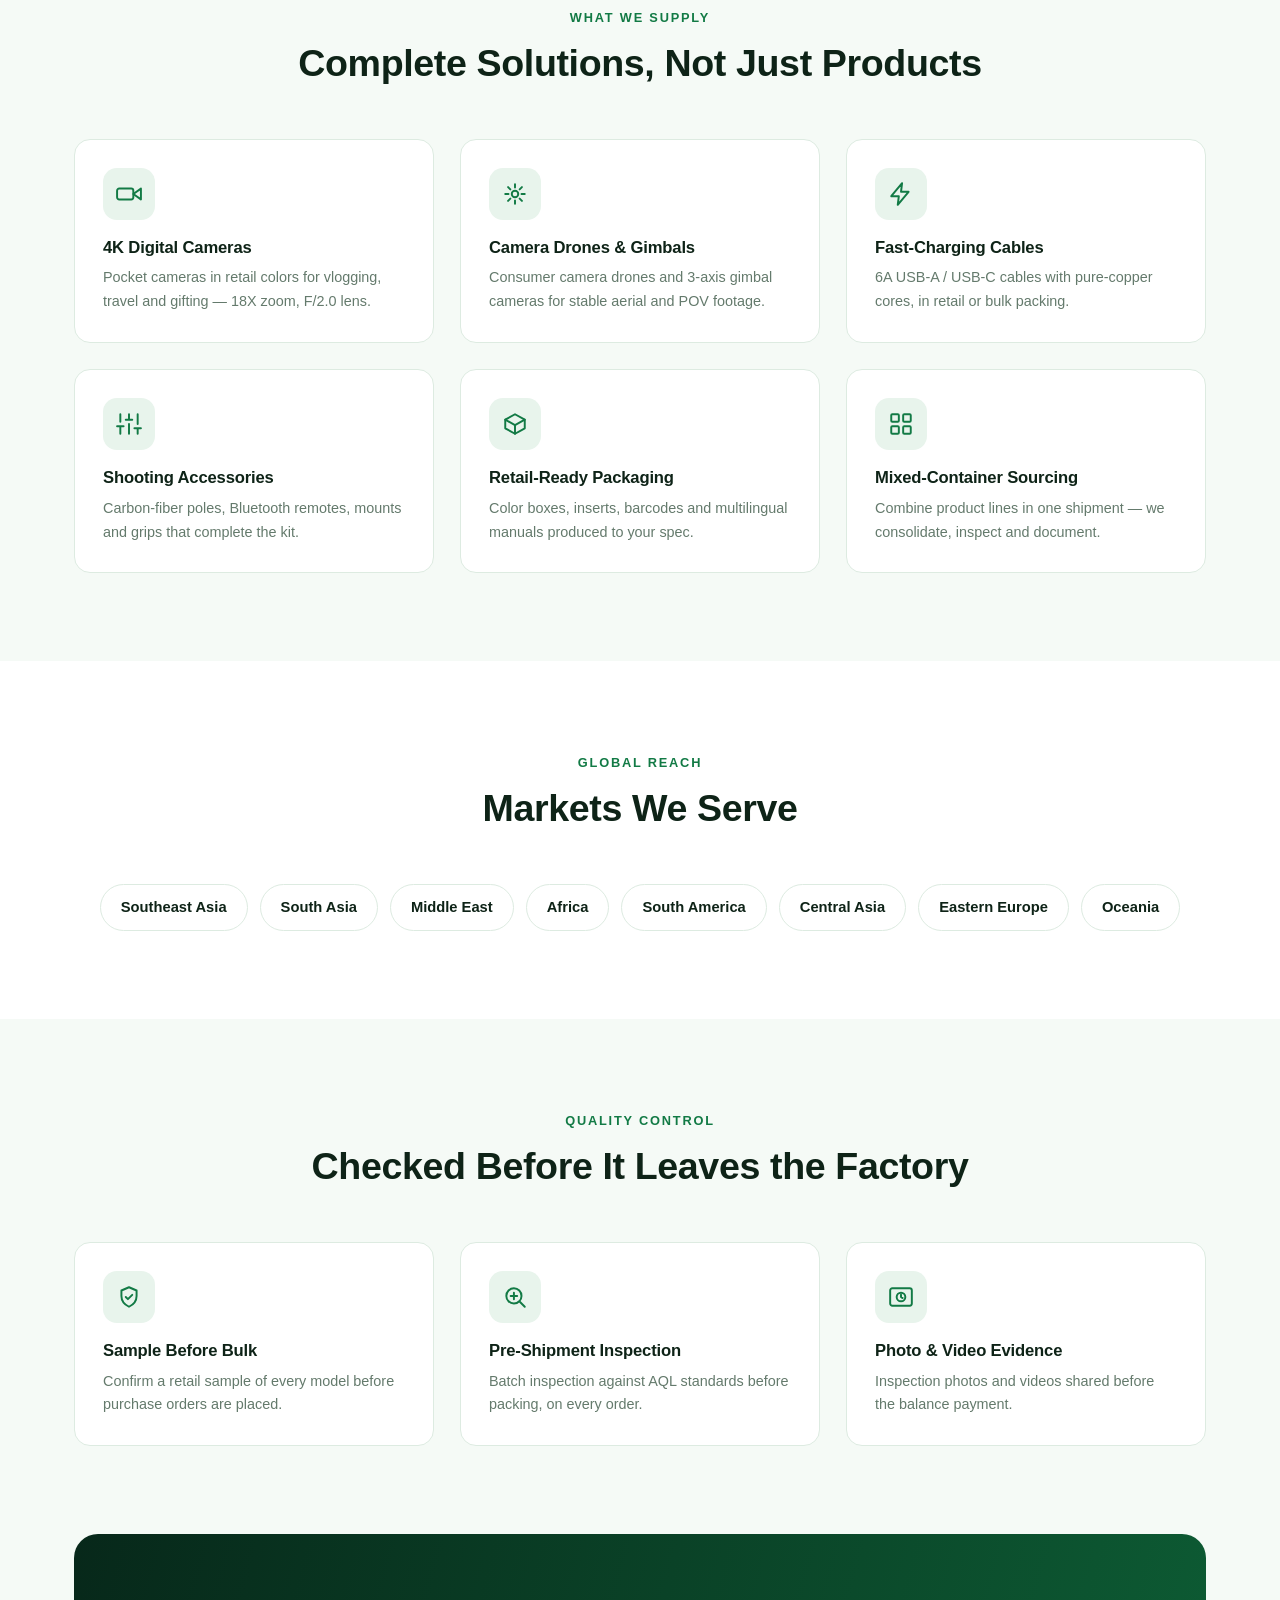
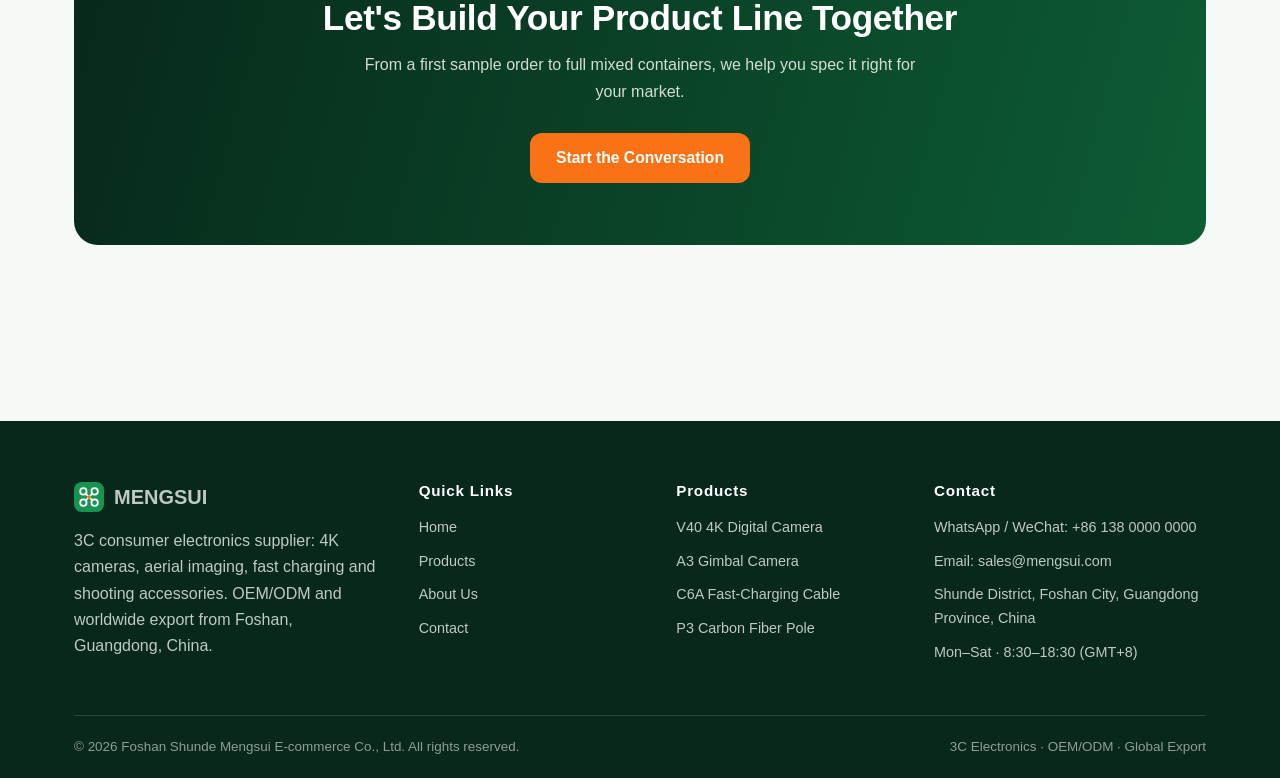
==== commit 3af9645d: "Add about.html" ====
--- a/about.html
+++ b/about.html
@@ -3,8 +3,8 @@
 <head>
 <meta charset="UTF-8">
 <meta name="viewport" content="width=device-width, initial-scale=1.0">
-<title>About Us | MENGSUI — Agricultural UAV Exporter from Foshan, China</title>
-<meta name="description" content="MENGSUI (Foshan Shunde Mengsui E-commerce Co., Ltd.) is an agricultural plant protection drone exporter based in Shunde, Foshan — supplying spraying and spreading UAVs with OEM/ODM support to 12+ markets.">
+<title>About Us | MENGSUI — 3C Consumer Electronics Supplier from Foshan, China</title>
+<meta name="description" content="MENGSUI (Foshan Shunde Mengsui E-commerce Co., Ltd.) is a 3C consumer electronics supplier based in Shunde, Foshan — exporting 4K cameras, aerial imaging, fast-charging cables and shooting accessories to 12+ markets with OEM/ODM support.">
 <link rel="icon" href="data:image/svg+xml,%3Csvg xmlns='http://www.w3.org/2000/svg' viewBox='0 0 32 32'%3E%3Crect width='32' height='32' rx='8' fill='%230d5c34'/%3E%3Cg stroke='%23ffffff' stroke-width='1.9' fill='none'%3E%3Ccircle cx='10' cy='10' r='3.4'/%3E%3Ccircle cx='22' cy='10' r='3.4'/%3E%3Ccircle cx='10' cy='22' r='3.4'/%3E%3Ccircle cx='22' cy='22' r='3.4'/%3E%3Cpath d='M12.4 12.4l7.2 7.2M19.6 12.4l-7.2 7.2'/%3E%3C/g%3E%3Ccircle cx='16' cy='16' r='2' fill='%23f97316'/%3E%3C/svg%3E">
 <link rel="stylesheet" href="css/style.css">
 </head>
@@ -31,8 +31,8 @@
 
 <section class="page-hero">
   <div class="container">
-    <h1>Your Agricultural UAV Partner in South China</h1>
-    <p>MENGSUI connects global crop-protection programs with the Pearl River Delta UAV manufacturing belt — tested hardware, honest pricing and support that answers.</p>
+    <h1>Your 3C Sourcing Partner in South China</h1>
+    <p>MENGSUI connects global buyers with the Pearl River Delta's consumer-electronics supply chain — honest pricing, retail-ready quality and support that answers.</p>
   </div>
 </section>
 
@@ -40,17 +40,17 @@
 <section class="section">
   <div class="container">
     <div class="split">
-      <img src="images/drone-2.jpg" alt="MENGSUI agricultural spraying drone flying over farmland" class="reveal">
+      <img src="images/cam-trio.jpg" alt="MENGSUI 4K digital cameras in three colors" class="reveal">
       <div class="reveal">
         <span class="kicker">About MENGSUI</span>
-        <h2>Rooted in the Pearl River Delta UAV Manufacturing Belt</h2>
-        <p>MENGSUI (Foshan Shunde Mengsui E-commerce Co., Ltd.) is an agricultural drone exporter based in Shunde District, Foshan City, Guangdong — the heart of China's manufacturing belt and home to one of the world's densest UAV supply chains.</p>
-        <p>We integrate partner production lines covering airframe assembly, RTK integration, smart battery packs and flight testing, delivering complete plant protection solutions to distributors, agri-service fleet operators, plant protection service providers, cooperatives and government programs.</p>
+        <h2>Based in Shunde, at the Heart of China's 3C Supply Chain</h2>
+        <p>MENGSUI (Foshan Shunde Mengsui E-commerce Co., Ltd.) is a consumer electronics supplier based in Shunde District, Foshan City, Guangdong — a manufacturing belt famous for home appliances and 3C products, right next door to the electronics clusters of Shenzhen and Dongguan.</p>
+        <p>We work with vetted partner factories covering digital cameras, aerial imaging devices, charging accessories and shooting gear, and export to distributors, e-commerce sellers, retail chains and promotional-gift programs in more than a dozen markets.</p>
         <ul class="check-list">
+          <li>One-stop sourcing: from cameras to cables in a single order</li>
+          <li>Mixed-container consolidation &amp; inspection</li>
+          <li>Retail-ready packing: boxes, inserts, barcodes, manuals</li>
           <li>Dedicated export team fluent in English</li>
-          <li>Flexible OEM/ODM — from one unit to full fleet programs</li>
-          <li>Consolidated sourcing for drones, batteries, parts and chargers</li>
-          <li>Experience with tender and fleet documentation</li>
         </ul>
       </div>
     </div>
@@ -66,8 +66,8 @@
     </div>
     <div class="grid grid-4">
       <div class="icon-card reveal" style="text-align:center">
-        <h3 style="font-size:2rem;color:var(--g6)">16–50 L</h3>
-        <p>Payload range across the platform line</p>
+        <h3 style="font-size:2rem;color:var(--g6)">4</h3>
+        <p>Core product lines, one supplier</p>
       </div>
       <div class="icon-card reveal" style="text-align:center">
         <h3 style="font-size:2rem;color:var(--g6)">12+</h3>
@@ -79,7 +79,7 @@
       </div>
       <div class="icon-card reveal" style="text-align:center">
         <h3 style="font-size:2rem;color:var(--g6)">12 mo</h3>
-        <p>Warranty on core components</p>
+        <p>Warranty on all products</p>
       </div>
     </div>
   </div>
@@ -90,38 +90,38 @@
   <div class="container">
     <div class="section-head center reveal">
       <span class="kicker">What We Supply</span>
-      <h2>Complete Solutions, Not Just Airframes</h2>
+      <h2>Complete Solutions, Not Just Products</h2>
     </div>
     <div class="grid grid-3">
       <div class="icon-card reveal">
-        <div class="icon"><svg viewBox="0 0 24 24" fill="none" stroke="currentColor" stroke-width="1.8" stroke-linecap="round" stroke-linejoin="round"><path d="M12 3l8 4.5v9L12 21l-8-4.5v-9z"/><path d="M12 12l8-4.5M12 12v9M12 12L4 7.5"/></svg></div>
-        <h3>RTK Spray Drones</h3>
-        <p>16–50 L spraying platforms with radar safety stack and waypoint route planning.</p>
-      </div>
-      <div class="icon-card reveal">
-        <div class="icon"><svg viewBox="0 0 24 24" fill="none" stroke="currentColor" stroke-width="1.8" stroke-linecap="round" stroke-linejoin="round"><circle cx="12" cy="12" r="9"/><path d="M12 3v18M12 12l6.4-6.4"/></svg></div>
-        <h3>Spreading Systems</h3>
-        <p>Granular spreading for seeds and fertilizer with real-time hopper monitoring.</p>
-      </div>
-      <div class="icon-card reveal">
-        <div class="icon"><svg viewBox="0 0 24 24" fill="none" stroke="currentColor" stroke-width="1.8" stroke-linecap="round" stroke-linejoin="round"><rect x="2" y="7" width="17" height="10" rx="2"/><path d="M22 11v2M6 11v2"/></svg></div>
-        <h3>Batteries &amp; Charging</h3>
-        <p>Smart battery packs and multi-channel charging stations sized to your fleet.</p>
-      </div>
-      <div class="icon-card reveal">
-        <div class="icon"><svg viewBox="0 0 24 24" fill="none" stroke="currentColor" stroke-width="1.8" stroke-linecap="round" stroke-linejoin="round"><path d="M14.7 6.3a5 5 0 0 0-7.07 7.07l-4.3 4.3a1.5 1.5 0 0 0 2.12 2.12l4.3-4.3a5 5 0 0 0 7.07-7.07l-2.83 2.83-2.12-2.12z"/></svg></div>
-        <h3>Spare Parts &amp; Consumables</h3>
-        <p>Propellers, nozzles, pumps, frames and connectors stocked for every model we ship.</p>
-      </div>
-      <div class="icon-card reveal">
-        <div class="icon"><svg viewBox="0 0 24 24" fill="none" stroke="currentColor" stroke-width="1.8" stroke-linecap="round" stroke-linejoin="round"><rect x="5" y="2" width="14" height="20" rx="2"/><path d="M9 18h6M8 6h8M8 10h8"/></svg></div>
-        <h3>Ground Stations in Your Language</h3>
-        <p>English standard; additional languages available for OEM programs.</p>
-      </div>
-      <div class="icon-card reveal">
-        <div class="icon"><svg viewBox="0 0 24 24" fill="none" stroke="currentColor" stroke-width="1.8" stroke-linecap="round" stroke-linejoin="round"><path d="M20.6 13.4l-7.2 7.2a2 2 0 0 1-2.8 0L3 13V5a2 2 0 0 1 2-2h8l7.6 7.6a2 2 0 0 1 0 2.8z"/><circle cx="7.5" cy="7.5" r="1.5"/></svg></div>
-        <h3>Custom Branding &amp; Packing</h3>
-        <p>Your logo, colors, manuals and packaging — fleet programs get marketing support.</p>
+        <div class="icon"><svg viewBox="0 0 24 24" fill="none" stroke="currentColor" stroke-width="1.8" stroke-linecap="round" stroke-linejoin="round"><path d="M23 7l-7 5 7 5V7z"/><rect x="1" y="7" width="15" height="10" rx="2"/></svg></div>
+        <h3>4K Digital Cameras</h3>
+        <p>Pocket cameras in retail colors for vlogging, travel and gifting — 18X zoom, F/2.0 lens.</p>
+      </div>
+      <div class="icon-card reveal">
+        <div class="icon"><svg viewBox="0 0 24 24" fill="none" stroke="currentColor" stroke-width="1.8" stroke-linecap="round" stroke-linejoin="round"><circle cx="12" cy="12" r="3"/><path d="M12 3v3M12 18v3M3 12h3M18 12h3M5.6 5.6l2.1 2.1M16.3 16.3l2.1 2.1M18.4 5.6l-2.1 2.1M7.7 16.3l-2.1 2.1"/></svg></div>
+        <h3>Camera Drones &amp; Gimbals</h3>
+        <p>Consumer camera drones and 3-axis gimbal cameras for stable aerial and POV footage.</p>
+      </div>
+      <div class="icon-card reveal">
+        <div class="icon"><svg viewBox="0 0 24 24" fill="none" stroke="currentColor" stroke-width="1.8" stroke-linecap="round" stroke-linejoin="round"><path d="M13 2L3 14h7l-1 8 10-12h-7z"/></svg></div>
+        <h3>Fast-Charging Cables</h3>
+        <p>6A USB-A / USB-C cables with pure-copper cores, in retail or bulk packing.</p>
+      </div>
+      <div class="icon-card reveal">
+        <div class="icon"><svg viewBox="0 0 24 24" fill="none" stroke="currentColor" stroke-width="1.8" stroke-linecap="round" stroke-linejoin="round"><path d="M4 21v-7M4 10V3M12 21v-9M12 8V3M20 21v-5M20 12V3M1 14h6M9 8h6M17 16h6"/></svg></div>
+        <h3>Shooting Accessories</h3>
+        <p>Carbon-fiber poles, Bluetooth remotes, mounts and grips that complete the kit.</p>
+      </div>
+      <div class="icon-card reveal">
+        <div class="icon"><svg viewBox="0 0 24 24" fill="none" stroke="currentColor" stroke-width="1.8" stroke-linecap="round" stroke-linejoin="round"><path d="M21 8l-9-5-9 5v8l9 5 9-5z"/><path d="M3 8l9 5 9-5M12 13v8"/></svg></div>
+        <h3>Retail-Ready Packaging</h3>
+        <p>Color boxes, inserts, barcodes and multilingual manuals produced to your spec.</p>
+      </div>
+      <div class="icon-card reveal">
+        <div class="icon"><svg viewBox="0 0 24 24" fill="none" stroke="currentColor" stroke-width="1.8" stroke-linecap="round" stroke-linejoin="round"><rect x="3" y="3" width="7" height="7" rx="1"/><rect x="14" y="3" width="7" height="7" rx="1"/><rect x="14" y="14" width="7" height="7" rx="1"/><rect x="3" y="14" width="7" height="7" rx="1"/></svg></div>
+        <h3>Mixed-Container Sourcing</h3>
+        <p>Combine product lines in one shipment — we consolidate, inspect and document.</p>
       </div>
     </div>
   </div>
@@ -152,23 +152,23 @@
   <div class="container">
     <div class="section-head center reveal">
       <span class="kicker">Quality Control</span>
-      <h2>Tested Before It Leaves the Factory</h2>
+      <h2>Checked Before It Leaves the Factory</h2>
     </div>
     <div class="grid grid-3">
       <div class="icon-card reveal">
         <div class="icon"><svg viewBox="0 0 24 24" fill="none" stroke="currentColor" stroke-width="1.8" stroke-linecap="round" stroke-linejoin="round"><path d="M12 3l7 3v5c0 4.5-3 8-7 10-4-2-7-5.5-7-10V6z"/><path d="M9 12l2 2 4-4"/></svg></div>
-        <h3>Pre-Delivery Flight Test</h3>
-        <p>Every unit is calibrated and hover-tested; motors, radar and spray system verified before packing.</p>
+        <h3>Sample Before Bulk</h3>
+        <p>Confirm a retail sample of every model before purchase orders are placed.</p>
+      </div>
+      <div class="icon-card reveal">
+        <div class="icon"><svg viewBox="0 0 24 24" fill="none" stroke="currentColor" stroke-width="1.8" stroke-linecap="round" stroke-linejoin="round"><circle cx="11" cy="11" r="7"/><path d="M21 21l-4.35-4.35M8 11h6M11 8v6"/></svg></div>
+        <h3>Pre-Shipment Inspection</h3>
+        <p>Batch inspection against AQL standards before packing, on every order.</p>
       </div>
       <div class="icon-card reveal">
         <div class="icon"><svg viewBox="0 0 24 24" fill="none" stroke="currentColor" stroke-width="1.8" stroke-linecap="round" stroke-linejoin="round"><rect x="2" y="4" width="20" height="16" rx="2"/><circle cx="12" cy="12" r="4"/><path d="M12 10v2l1.5 1"/></svg></div>
-        <h3>Inspection Video &amp; Photos</h3>
-        <p>Receive test-flight footage and photos of your exact units before the balance payment.</p>
-      </div>
-      <div class="icon-card reveal">
-        <div class="icon"><svg viewBox="0 0 24 24" fill="none" stroke="currentColor" stroke-width="1.8" stroke-linecap="round" stroke-linejoin="round"><path d="M21 8l-9-5-9 5v8l9 5 9-5z"/><path d="M3 8l9 5 9-5M12 13v8"/></svg></div>
-        <h3>Drop-Tested Packing</h3>
-        <p>Flight cases with foam inserts, moisture-proof wrapping and container loading supervision.</p>
+        <h3>Photo &amp; Video Evidence</h3>
+        <p>Inspection photos and videos shared before the balance payment.</p>
       </div>
     </div>
   </div>
@@ -178,8 +178,8 @@
 <section class="section" style="padding-top:0">
   <div class="container">
     <div class="cta-band reveal">
-      <h2>Let's Build Your Drone Program Together</h2>
-      <p>Whether you are importing your first demo unit or equipping a national spraying fleet, we can help you spec it right.</p>
+      <h2>Let's Build Your Product Line Together</h2>
+      <p>From a first sample order to full mixed containers, we help you spec it right for your market.</p>
       <a class="btn btn-cta" href="contact.html">Start the Conversation</a>
     </div>
   </div>
@@ -193,7 +193,7 @@
           <svg viewBox="0 0 32 32" fill="none" xmlns="http://www.w3.org/2000/svg" aria-hidden="true"><rect width="32" height="32" rx="8" fill="#179352"/><g stroke="#ffffff" stroke-width="1.9" fill="none"><circle cx="10" cy="10" r="3.4"/><circle cx="22" cy="10" r="3.4"/><circle cx="10" cy="22" r="3.4"/><circle cx="22" cy="22" r="3.4"/><path d="M12.4 12.4l7.2 7.2M19.6 12.4l-7.2 7.2"/></g><circle cx="16" cy="16" r="2" fill="#f97316"/></svg>
           MENGSUI
         </a>
-        <p>Agricultural plant protection drones for professional crop spraying and granular spreading. OEM/ODM and worldwide export from Foshan, Guangdong, China.</p>
+        <p>3C consumer electronics supplier: 4K cameras, aerial imaging, fast charging and shooting accessories. OEM/ODM and worldwide export from Foshan, Guangdong, China.</p>
       </div>
       <div>
         <h4>Quick Links</h4>
@@ -207,17 +207,17 @@
       <div>
         <h4>Products</h4>
         <ul>
-          <li><a href="products.html#m50">M50 PRO Spraying Drone</a></li>
-          <li><a href="products.html#m30">M30 Spraying Drone</a></li>
-          <li><a href="products.html#s16">S16 Compact Sprayer</a></li>
-          <li><a href="products.html#sp35">SP35 Spreading System</a></li>
+          <li><a href="products.html#camera">V40 4K Digital Camera</a></li>
+          <li><a href="products.html#aerial">A3 Gimbal Camera</a></li>
+          <li><a href="products.html#cables">C6A Fast-Charging Cable</a></li>
+          <li><a href="products.html#accessories">P3 Carbon Fiber Pole</a></li>
         </ul>
       </div>
       <div>
         <h4>Contact</h4>
         <ul>
           <li>WhatsApp / WeChat: +86 138 0000 0000</li>
-          <li>Email: <a href="mailto:sales@mengsuidrone.com">sales@mengsuidrone.com</a></li>
+          <li>Email: <a href="mailto:sales@mengsui.com">sales@mengsui.com</a></li>
           <li>Shunde District, Foshan City, Guangdong Province, China</li>
           <li>Mon–Sat · 8:30–18:30 (GMT+8)</li>
         </ul>
@@ -225,7 +225,7 @@
     </div>
     <div class="footer-bottom">
       <span>© <span id="year">2026</span> Foshan Shunde Mengsui E-commerce Co., Ltd. All rights reserved.</span>
-      <span>Agricultural UAV · Plant Protection · OEM/ODM</span>
+      <span>3C Electronics · OEM/ODM · Global Export</span>
     </div>
   </div>
 </footer>
--- a/css/style.css
+++ b/css/style.css
@@ -0,0 +1,327 @@
+/* ============================================================
+   MENGSUI — Agricultural Plant Protection Drones
+   Light agri-tech theme · system font stack (no Google Fonts)
+   ============================================================ */
+*, *::before, *::after { box-sizing: border-box; margin: 0; padding: 0; }
+
+:root {
+  --ink: #0e2317;
+  --body-c: #3d5246;
+  --muted: #647a6c;
+  --bg: #f5faf6;
+  --card: #ffffff;
+  --line: #ddebe1;
+  --soft: #e8f4ec;
+  --g9: #07281a;
+  --g7: #0d5c34;
+  --g6: #127a45;
+  --g5: #179352;
+  --accent-l: #7fe3a8;
+  --orange: #f97316;
+  --orange-d: #e05e0a;
+  --radius: 16px;
+  --shadow: 0 10px 30px rgba(7, 40, 26, .10);
+}
+
+html { scroll-behavior: smooth; }
+
+body {
+  font-family: -apple-system, BlinkMacSystemFont, "Segoe UI", Roboto, "Helvetica Neue", Arial, "PingFang SC", "Microsoft YaHei", sans-serif;
+  color: var(--body-c);
+  background: var(--bg);
+  line-height: 1.65;
+  font-size: 16px;
+  -webkit-font-smoothing: antialiased;
+}
+
+img { max-width: 100%; display: block; }
+a { color: var(--g6); text-decoration: none; }
+h1, h2, h3, h4 { color: var(--ink); line-height: 1.25; font-weight: 800; letter-spacing: -.01em; }
+ul { list-style: none; }
+
+.container { max-width: 1180px; margin: 0 auto; padding: 0 24px; }
+
+/* ---------- Buttons ---------- */
+.btn {
+  display: inline-flex; align-items: center; gap: 8px;
+  padding: 12px 26px; border-radius: 12px;
+  font-weight: 700; font-size: .98rem;
+  border: 0; cursor: pointer; transition: all .25s;
+}
+.btn-cta { background: var(--orange); color: #fff; }
+.btn-cta:hover { background: var(--orange-d); transform: translateY(-2px); }
+.btn-primary { background: var(--g7); color: #fff; }
+.btn-primary:hover { background: var(--g9); transform: translateY(-2px); }
+.btn-ghost { background: rgba(255,255,255,.12); color: #fff; border: 1.5px solid rgba(255,255,255,.65); }
+.btn-ghost:hover { background: rgba(255,255,255,.24); }
+
+/* ---------- Header / Nav ---------- */
+.site-header {
+  position: sticky; top: 0; z-index: 100;
+  background: rgba(255,255,255,.94);
+  backdrop-filter: blur(10px);
+  border-bottom: 1px solid var(--line);
+  transition: box-shadow .3s;
+}
+.site-header.scrolled { box-shadow: 0 6px 24px rgba(7,40,26,.08); }
+.nav { display: flex; align-items: center; gap: 28px; height: 72px; position: relative; }
+.brand { display: flex; align-items: center; gap: 10px; font-weight: 900; font-size: 1.3rem; color: var(--ink); letter-spacing: .03em; }
+.brand svg { width: 34px; height: 34px; }
+.nav-links { display: flex; gap: 26px; margin-left: auto; }
+.nav-links a { color: var(--ink); font-weight: 600; font-size: .95rem; padding: 6px 2px; border-bottom: 2px solid transparent; }
+.nav-links a:hover, .nav-links a.active { color: var(--g6); border-color: var(--g6); }
+.nav-cta { margin-left: 6px; }
+.nav-toggle {
+  display: none; flex-direction: column; gap: 5px;
+  background: none; border: 0; cursor: pointer; padding: 8px; margin-left: auto;
+}
+.nav-toggle span { width: 24px; height: 2.5px; background: var(--ink); border-radius: 2px; }
+
+/* ---------- Hero (home) ---------- */
+.hero { position: relative; color: #fff; overflow: hidden; }
+.hero-bg { position: absolute; inset: 0; background-size: cover; background-position: center; }
+.hero::after {
+  content: ""; position: absolute; inset: 0;
+  background: linear-gradient(100deg, rgba(5,32,19,.90) 0%, rgba(5,32,19,.58) 52%, rgba(5,32,19,.22) 100%);
+}
+.hero-inner { position: relative; z-index: 2; padding: 118px 0 92px; max-width: 780px; }
+.hero-kicker {
+  display: inline-block; background: rgba(255,255,255,.14);
+  border: 1px solid rgba(255,255,255,.32);
+  padding: 6px 16px; border-radius: 999px;
+  font-size: .84rem; font-weight: 600; letter-spacing: .08em; text-transform: uppercase;
+  margin-bottom: 22px; color: rgba(255,255,255,.92);
+}
+.hero h1 { color: #fff; font-size: clamp(2.2rem, 4.6vw, 3.5rem); margin-bottom: 18px; }
+.hero h1 em { font-style: normal; color: var(--accent-l); }
+.hero p { font-size: 1.1rem; color: rgba(255,255,255,.88); max-width: 660px; margin-bottom: 32px; }
+.hero-actions { display: flex; gap: 14px; flex-wrap: wrap; }
+.hero-stats { display: flex; margin-top: 54px; flex-wrap: wrap; row-gap: 18px; }
+.hero-stats .stat { padding: 0 34px; border-left: 1px solid rgba(255,255,255,.28); }
+.hero-stats .stat:first-child { padding-left: 0; border-left: 0; }
+.stat strong { display: block; font-size: 1.9rem; font-weight: 800; color: #fff; line-height: 1.2; }
+.stat span { font-size: .86rem; color: rgba(255,255,255,.75); }
+
+/* ---------- Page hero (subpages) ---------- */
+.page-hero { background: linear-gradient(105deg, var(--g9), var(--g7)); color: #fff; padding: 78px 0 54px; }
+.page-hero h1 { color: #fff; font-size: clamp(1.9rem, 3.6vw, 2.7rem); margin-bottom: 12px; }
+.page-hero p { color: rgba(255,255,255,.82); max-width: 660px; }
+
+/* ---------- Sections ---------- */
+.section { padding: 88px 0; }
+.section-white { background: #fff; }
+.section-head { max-width: 760px; margin-bottom: 52px; }
+.section-head.center { margin-left: auto; margin-right: auto; text-align: center; }
+.kicker {
+  display: inline-block; color: var(--g6); font-weight: 800;
+  text-transform: uppercase; letter-spacing: .14em; font-size: .8rem; margin-bottom: 12px;
+}
+.section-head h2 { font-size: clamp(1.7rem, 3vw, 2.35rem); margin-bottom: 14px; }
+.section-head p { color: var(--muted); font-size: 1.04rem; }
+
+/* ---------- Grids & cards ---------- */
+.grid { display: grid; gap: 26px; }
+.grid-4 { grid-template-columns: repeat(4, 1fr); }
+.grid-3 { grid-template-columns: repeat(3, 1fr); }
+.grid-2 { grid-template-columns: repeat(2, 1fr); }
+
+.card {
+  background: var(--card); border: 1px solid var(--line); border-radius: var(--radius);
+  overflow: hidden; box-shadow: 0 2px 10px rgba(7,40,26,.05);
+  transition: transform .3s, box-shadow .3s;
+}
+.card:hover { transform: translateY(-5px); box-shadow: var(--shadow); }
+.card-media { aspect-ratio: 16 / 10; overflow: hidden; }
+.card-media img { width: 100%; height: 100%; object-fit: cover; transition: transform .5s; }
+.card:hover .card-media img { transform: scale(1.06); }
+.card-body { padding: 24px; }
+.card-body h3 { font-size: 1.14rem; margin-bottom: 10px; }
+.card-body p { font-size: .93rem; color: var(--muted); margin-bottom: 14px; }
+.mini-specs { margin-bottom: 16px; }
+.mini-specs li { position: relative; padding-left: 20px; font-size: .88rem; color: var(--body-c); margin-bottom: 6px; }
+.mini-specs li::before {
+  content: ""; position: absolute; left: 0; top: 8px;
+  width: 9px; height: 9px; border-radius: 50%; background: var(--g5);
+}
+.text-link { font-weight: 700; color: var(--g6); }
+.text-link:hover { color: var(--orange); }
+
+.icon-card {
+  background: #fff; border: 1px solid var(--line); border-radius: var(--radius);
+  padding: 28px; transition: transform .3s, box-shadow .3s;
+}
+.icon-card:hover { transform: translateY(-4px); box-shadow: var(--shadow); }
+.icon-card .icon {
+  width: 52px; height: 52px; border-radius: 14px; background: var(--soft);
+  display: flex; align-items: center; justify-content: center; margin-bottom: 18px; color: var(--g6);
+}
+.icon-card .icon svg { width: 26px; height: 26px; }
+.icon-card h3 { font-size: 1.04rem; margin-bottom: 8px; }
+.icon-card p { font-size: .9rem; color: var(--muted); }
+
+/* ---------- Chips ---------- */
+.chips { display: flex; flex-wrap: wrap; gap: 12px; justify-content: center; }
+.chip {
+  display: inline-flex; align-items: center; gap: 9px;
+  background: #fff; border: 1px solid var(--line);
+  padding: 10px 20px; border-radius: 999px;
+  font-weight: 600; font-size: .92rem; color: var(--ink);
+}
+.chip svg { width: 17px; height: 17px; color: var(--g5); }
+
+/* ---------- Steps ---------- */
+.steps { display: grid; grid-template-columns: repeat(5, 1fr); gap: 18px; }
+.step {
+  background: #fff; border: 1px solid var(--line); border-radius: var(--radius);
+  padding: 26px 20px;
+}
+.step-num {
+  width: 40px; height: 40px; border-radius: 12px; background: var(--g7); color: #fff;
+  font-weight: 800; display: flex; align-items: center; justify-content: center; margin-bottom: 16px;
+}
+.step h3 { font-size: 1rem; margin-bottom: 8px; }
+.step p { font-size: .86rem; color: var(--muted); }
+
+/* ---------- Split ---------- */
+.split { display: grid; grid-template-columns: 1.05fr 1fr; gap: 56px; align-items: center; }
+.split img { border-radius: var(--radius); box-shadow: var(--shadow); }
+.split h2 { font-size: clamp(1.6rem, 2.8vw, 2.2rem); margin-bottom: 16px; }
+.split p { margin-bottom: 14px; }
+.check-list { margin-top: 10px; }
+.check-list li { position: relative; padding-left: 30px; margin-bottom: 10px; color: var(--body-c); font-weight: 500; }
+.check-list li::before {
+  content: ""; position: absolute; left: 0; top: 4px; width: 20px; height: 20px;
+  border-radius: 50%; background: var(--soft);
+  background-image: url("data:image/svg+xml,%3Csvg xmlns='http://www.w3.org/2000/svg' viewBox='0 0 24 24' fill='none' stroke='%23127a45' stroke-width='3' stroke-linecap='round' stroke-linejoin='round'%3E%3Cpath d='M20 6L9 17l-5-5'/%3E%3C/svg%3E");
+  background-size: 12px; background-repeat: no-repeat; background-position: center;
+}
+
+/* ---------- Product models & spec tables ---------- */
+.model {
+  display: grid; grid-template-columns: .95fr 1.05fr; gap: 48px;
+  align-items: center; padding: 56px 0; border-bottom: 1px solid var(--line);
+}
+.model:last-of-type { border-bottom: 0; padding-bottom: 20px; }
+.model.flip .model-media { order: 2; }
+.model-media img { border-radius: var(--radius); box-shadow: var(--shadow); }
+.model-tag {
+  display: inline-block; background: var(--soft); color: var(--g6);
+  font-weight: 800; font-size: .78rem; letter-spacing: .1em; text-transform: uppercase;
+  padding: 5px 13px; border-radius: 999px; margin-bottom: 14px;
+}
+.model h3 { font-size: 1.6rem; margin-bottom: 12px; }
+.model-info > p { color: var(--muted); margin-bottom: 20px; }
+table.spec {
+  width: 100%; border-collapse: collapse; background: #fff;
+  border-radius: 14px; overflow: hidden; font-size: .9rem;
+  box-shadow: 0 2px 10px rgba(7,40,26,.05);
+}
+.spec td { padding: 11px 16px; border-bottom: 1px solid var(--line); }
+.spec tr:last-child td { border-bottom: 0; }
+.spec td:first-child { font-weight: 700; color: var(--ink); background: var(--soft); width: 38%; }
+.spec-note { font-size: .82rem; color: var(--muted); margin-top: 14px; }
+
+/* ---------- FAQ ---------- */
+.faq { max-width: 840px; margin: 0 auto; }
+.faq details { background: #fff; border: 1px solid var(--line); border-radius: 14px; margin-bottom: 12px; overflow: hidden; }
+.faq summary {
+  list-style: none; cursor: pointer; padding: 18px 22px;
+  font-weight: 700; color: var(--ink);
+  display: flex; justify-content: space-between; align-items: center; gap: 16px;
+}
+.faq summary::-webkit-details-marker { display: none; }
+.faq summary::after {
+  content: "+"; font-size: 1.45rem; color: var(--g5); font-weight: 700;
+  transition: transform .25s; flex-shrink: 0; line-height: 1;
+}
+.faq details[open] summary::after { transform: rotate(45deg); }
+.faq-a { padding: 0 22px 20px; font-size: .94rem; color: var(--muted); }
+
+/* ---------- CTA band ---------- */
+.cta-band {
+  background: linear-gradient(105deg, var(--g9), var(--g7)); color: #fff;
+  border-radius: 24px; padding: 62px 48px; text-align: center;
+}
+.cta-band h2 { color: #fff; font-size: clamp(1.6rem, 3vw, 2.2rem); margin-bottom: 12px; }
+.cta-band p { color: rgba(255,255,255,.82); margin-bottom: 28px; max-width: 560px; margin-left: auto; margin-right: auto; }
+
+/* ---------- Contact ---------- */
+.contact-grid { display: grid; grid-template-columns: .9fr 1.1fr; gap: 44px; align-items: start; }
+.contact-card {
+  background: #fff; border: 1px solid var(--line); border-radius: var(--radius);
+  padding: 22px 24px; display: flex; gap: 16px; align-items: flex-start; margin-bottom: 16px;
+}
+.contact-card .icon {
+  width: 46px; height: 46px; border-radius: 13px; background: var(--soft); color: var(--g6);
+  display: flex; align-items: center; justify-content: center; flex-shrink: 0;
+}
+.contact-card .icon svg { width: 23px; height: 23px; }
+.contact-card h3 { font-size: 1rem; margin-bottom: 3px; }
+.contact-card p { font-size: .92rem; color: var(--muted); word-break: break-word; }
+.form-card {
+  background: #fff; border: 1px solid var(--line); border-radius: var(--radius);
+  padding: 32px; box-shadow: var(--shadow);
+}
+.form-card h3 { font-size: 1.3rem; margin-bottom: 6px; }
+.form-card > p { color: var(--muted); font-size: .92rem; margin-bottom: 22px; }
+.form-grid { display: grid; grid-template-columns: 1fr 1fr; gap: 16px; }
+.field { display: flex; flex-direction: column; gap: 6px; }
+.field.full { grid-column: 1 / -1; }
+.field label { font-weight: 700; font-size: .85rem; color: var(--ink); }
+.field input, .field select, .field textarea {
+  padding: 12px 14px; border: 1.5px solid var(--line); border-radius: 10px;
+  font: inherit; color: var(--ink); background: #fbfdfb; transition: border .2s, box-shadow .2s;
+  width: 100%;
+}
+.field textarea { resize: vertical; min-height: 110px; }
+.field input:focus, .field select:focus, .field textarea:focus {
+  outline: none; border-color: var(--g5); box-shadow: 0 0 0 3px rgba(23,147,82,.15);
+}
+.form-note { font-size: .84rem; color: var(--muted); margin-top: 14px; }
+
+/* ---------- Footer ---------- */
+.site-footer { background: var(--g9); color: rgba(255,255,255,.75); margin-top: 88px; }
+.footer-inner { display: grid; grid-template-columns: 1.4fr 1fr 1fr 1.25fr; gap: 40px; padding: 60px 0 40px; }
+.site-footer h4 { color: #fff; font-size: .95rem; margin-bottom: 16px; letter-spacing: .05em; }
+.site-footer li { margin-bottom: 10px; font-size: .9rem; }
+.site-footer a { color: rgba(255,255,255,.75); }
+.site-footer a:hover { color: #fff; }
+.footer-brand { display: flex; align-items: center; gap: 10px; color: #fff; font-weight: 900; font-size: 1.25rem; margin-bottom: 14px; }
+.footer-brand svg { width: 30px; height: 30px; }
+.footer-bottom {
+  border-top: 1px solid rgba(255,255,255,.14); padding: 20px 0;
+  display: flex; justify-content: space-between; gap: 12px; flex-wrap: wrap;
+  font-size: .84rem; color: rgba(255,255,255,.55);
+}
+
+/* ---------- Reveal animation ---------- */
+.reveal { opacity: 0; transform: translateY(22px); transition: opacity .7s ease, transform .7s ease; }
+.reveal.in { opacity: 1; transform: none; }
+@media (prefers-reduced-motion: reduce) { .reveal { opacity: 1; transform: none; transition: none; } }
+
+/* ---------- Responsive ---------- */
+@media (max-width: 1020px) {
+  .grid-4 { grid-template-columns: repeat(2, 1fr); }
+  .steps { grid-template-columns: repeat(2, 1fr); }
+  .model, .split, .contact-grid { grid-template-columns: 1fr; gap: 30px; }
+  .model.flip .model-media { order: 0; }
+  .footer-inner { grid-template-columns: 1fr 1fr; }
+}
+@media (max-width: 720px) {
+  .grid-3, .grid-2, .grid-4 { grid-template-columns: 1fr; }
+  .steps { grid-template-columns: 1fr; }
+  .hero-inner { padding: 84px 0 64px; }
+  .hero-stats .stat { padding: 0 18px; }
+  .stat strong { font-size: 1.5rem; }
+  .footer-inner { grid-template-columns: 1fr; }
+  .form-grid { grid-template-columns: 1fr; }
+  .section { padding: 64px 0; }
+  .nav-cta { display: none; }
+  .nav-toggle { display: flex; }
+  .nav-links {
+    display: none; position: absolute; top: 72px; left: -24px; right: -24px;
+    background: #fff; flex-direction: column; padding: 18px 24px 22px; gap: 14px;
+    border-bottom: 1px solid var(--line); box-shadow: 0 14px 28px rgba(7,40,26,.10);
+  }
+  .nav-links.open { display: flex; }
+}
